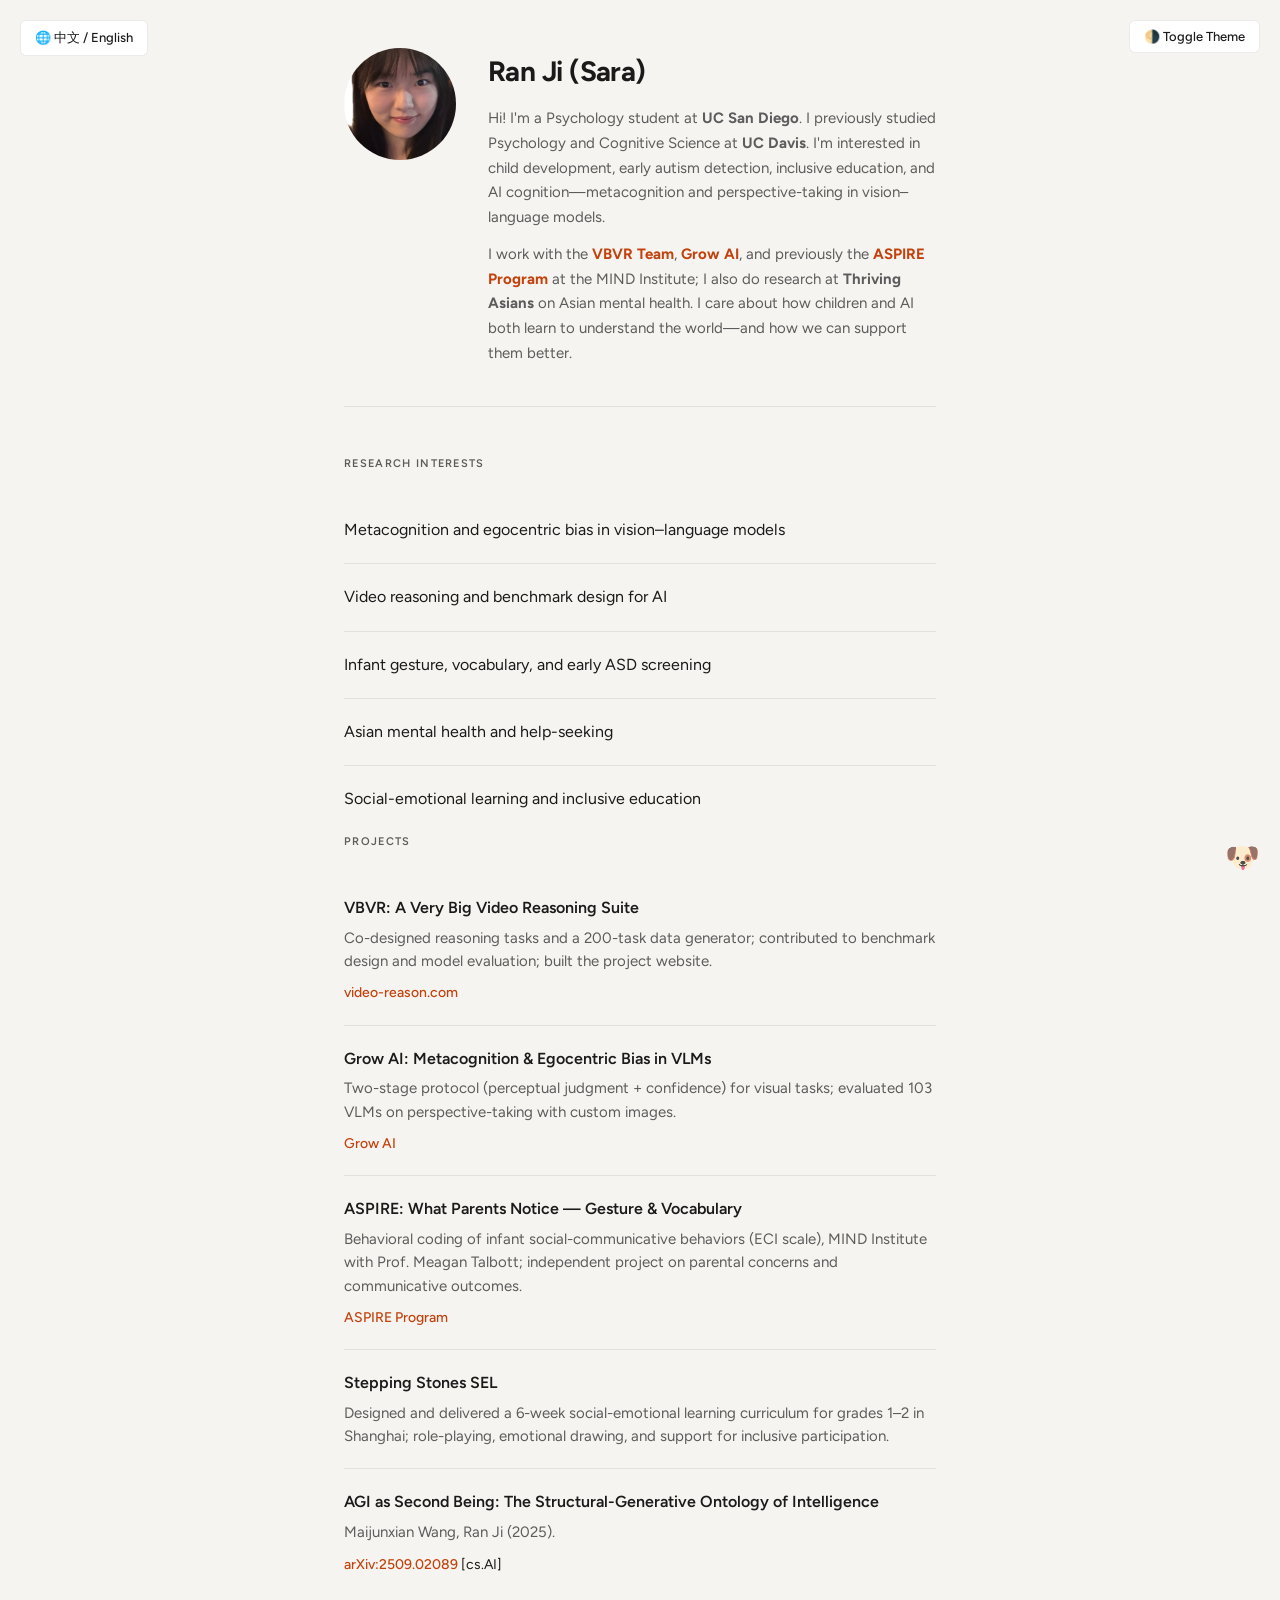
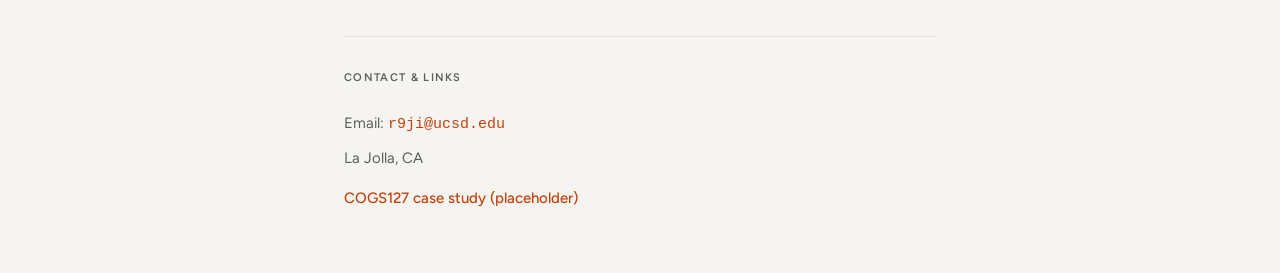
==== index.html @ 0d31385c "Add COGS127 case study placeholder page and link from contact section Made-with: Cursor" ====
<!DOCTYPE html>
<html lang="en">
<head>
  <meta charset="UTF-8" />
  <meta name="viewport" content="width=device-width, initial-scale=1.0" />
  <title>Ran Ji</title>
  <link rel="preconnect" href="https://fonts.googleapis.com" />
  <link rel="preconnect" href="https://fonts.gstatic.com" crossorigin />
  <link href="https://fonts.googleapis.com/css2?family=Figtree:wght@400;500;600;700&display=swap" rel="stylesheet" />
  <style>
    :root {
      --bg: #f6f4f0;
      --text: #1a1a1a;
      --text-muted: #5c5c5c;
      --accent: #c2410c;
      --accent-hover: #9a3309;
      --border: rgba(0, 0, 0, 0.08);
      --block-bg: #fff;
      --radius: 8px;
    }
    [data-theme="dark"] {
      --bg: #0f0f0f;
      --text: #f0f0ee;
      --text-muted: #9a9a98;
      --accent: #f97316;
      --accent-hover: #ea580c;
      --border: rgba(255, 255, 255, 0.1);
      --block-bg: #181818;
    }

    * {
      box-sizing: border-box;
    }

    body {
      font-family: 'Figtree', -apple-system, BlinkMacSystemFont, sans-serif;
      background: var(--bg);
      color: var(--text);
      margin: 0;
      padding: 0;
      min-height: 100vh;
      line-height: 1.65;
      -webkit-font-smoothing: antialiased;
    }

    .container {
      max-width: 640px;
      margin: 0 auto;
      padding: 3rem 1.5rem 4rem;
    }

    .intro {
      display: flex;
      align-items: flex-start;
      gap: 2rem;
      margin-bottom: 3rem;
      padding-bottom: 2.5rem;
      border-bottom: 1px solid var(--border);
    }

    .intro img {
      width: 112px;
      height: 112px;
      object-fit: cover;
      border-radius: 50%;
      flex-shrink: 0;
    }

    .intro-content {
      flex: 1;
      min-width: 0;
    }

    h1 {
      font-size: 1.75rem;
      font-weight: 700;
      margin: 0 0 0.75rem 0;
      letter-spacing: -0.02em;
      color: var(--text);
    }

    .intro p {
      font-size: 0.9375rem;
      color: var(--text-muted);
      margin: 0 0 0.75rem 0;
    }

    .intro p:last-of-type {
      margin-bottom: 0;
    }

    h2 {
      font-size: 0.6875rem;
      font-weight: 600;
      letter-spacing: 0.12em;
      text-transform: uppercase;
      color: var(--text-muted);
      margin: 2.5rem 0 1rem 0;
      padding-bottom: 0.5rem;
    }

    h2:first-of-type {
      margin-top: 0;
    }

    .section ul {
      list-style: none;
      padding: 0;
      margin: 0;
    }

    .section li {
      padding: 1.25rem 0;
      border-bottom: 1px solid var(--border);
      transition: border-color 0.2s;
    }

    .section li:last-child {
      border-bottom: none;
    }

    .section li:hover {
      border-color: var(--border);
    }

    .project-title {
      font-size: 1rem;
      font-weight: 600;
      color: var(--text);
      margin-bottom: 0.35rem;
      display: block;
    }

    .project-detail {
      font-size: 0.9375rem;
      color: var(--text-muted);
      margin: 0;
      line-height: 1.55;
    }

    .project-link {
      margin-top: 0.5rem;
      font-size: 0.875rem;
    }

    .contact-section {
      margin-top: 2.5rem;
      padding-top: 2rem;
      border-top: 1px solid var(--border);
    }

    .contact-section h2 {
      margin-top: 0;
    }

    .contact-section p {
      margin: 0;
      font-size: 0.9375rem;
      color: var(--text-muted);
    }

    .contact-section .email {
      font-family: ui-monospace, 'SF Mono', monospace;
      font-size: 0.9375rem;
      color: var(--accent);
      font-weight: 500;
    }

    a {
      color: var(--accent);
      text-decoration: none;
      font-weight: 500;
      transition: color 0.2s;
    }

    a:hover {
      color: var(--accent-hover);
    }

    .theme-toggle, .lang-switch {
      position: fixed;
      top: 1.25rem;
      z-index: 1000;
    }

    .theme-toggle {
      right: 1.25rem;
    }

    .lang-switch {
      left: 1.25rem;
    }

    button {
      background: var(--block-bg);
      border: 1px solid var(--border);
      color: var(--text);
      padding: 0.5rem 0.875rem;
      border-radius: 6px;
      cursor: pointer;
      font-size: 0.8125rem;
      font-weight: 500;
      font-family: inherit;
      transition: background 0.2s, border-color 0.2s, color 0.2s;
    }

    button:hover {
      background: var(--accent);
      border-color: var(--accent);
      color: #fff;
    }

    .love-emoji {
      position: fixed;
      bottom: 1.25rem;
      right: 1.25rem;
      font-size: 1.75rem;
      text-decoration: none;
      z-index: 999;
      opacity: 0.85;
      transition: opacity 0.2s;
    }

    .love-emoji:hover {
      opacity: 1;
    }

    @media (max-width: 768px) {
      .container {
        padding: 2rem 1.25rem 3rem;
      }

      .intro {
        flex-direction: column;
        align-items: center;
        text-align: center;
        gap: 1.25rem;
        padding-bottom: 2rem;
      }

      .intro img {
        width: 96px;
        height: 96px;
      }

      h1 {
        font-size: 1.5rem;
      }

      .theme-toggle, .lang-switch {
        position: relative;
        top: auto;
        right: auto;
        left: auto;
        margin-bottom: 0.5rem;
      }

      body {
        padding-top: 0.5rem;
      }
    }
  </style>
</head>
<body>
  <div class="theme-toggle">
    <button onclick="toggleTheme()">🌗 Toggle Theme</button>
  </div>
  <div class="lang-switch">
    <button onclick="toggleLanguage()">🌐 中文 / English</button>
  </div>

  <!-- English Content -->
  <div class="container" id="content-en">
    <div class="intro">
      <img src="Ran_Ji.jpg" alt="Ran Ji" />
      <div class="intro-content">
        <h1>Ran Ji (Sara)</h1>
        <p>
          Hi! I'm a Psychology student at <strong>UC San Diego</strong>. I previously studied Psychology and Cognitive Science at <strong>UC Davis</strong>. I'm interested in child development, early autism detection, inclusive education, and AI cognition—metacognition and perspective-taking in vision–language models.
        </p>
        <p>
          I work with the <a href="https://video-reason.com/" target="_blank"><strong>VBVR Team</strong></a>, <a href="https://growing-ai-like-a-child.github.io/" target="_blank"><strong>Grow AI</strong></a>, and previously the <a href="https://aspire.ucdavis.edu/" target="_blank"><strong>ASPIRE Program</strong></a> at the MIND Institute; I also do research at <strong>Thriving Asians</strong> on Asian mental health. I care about how children and AI both learn to understand the world—and how we can support them better.
        </p>
      </div>
    </div>

    <div class="section">
      <h2>Research Interests</h2>
      <ul>
        <li>Metacognition and egocentric bias in vision–language models</li>
        <li>Video reasoning and benchmark design for AI</li>
        <li>Infant gesture, vocabulary, and early ASD screening</li>
        <li>Asian mental health and help-seeking</li>
        <li>Social-emotional learning and inclusive education</li>
      </ul>
    </div>

    <div class="section">
      <h2>Projects</h2>
      <ul>
        <li>
          <span class="project-title">VBVR: A Very Big Video Reasoning Suite</span>
          <div class="project-detail">Co-designed reasoning tasks and a 200-task data generator; contributed to benchmark design and model evaluation; built the project website.</div>
          <div class="project-link"><a href="https://video-reason.com/" target="_blank">video-reason.com</a></div>
        </li>
        <li>
          <span class="project-title">Grow AI: Metacognition & Egocentric Bias in VLMs</span>
          <div class="project-detail">Two-stage protocol (perceptual judgment + confidence) for visual tasks; evaluated 103 VLMs on perspective-taking with custom images.</div>
          <div class="project-link"><a href="https://growing-ai-like-a-child.github.io/" target="_blank">Grow AI</a></div>
        </li>
        <li>
          <span class="project-title">ASPIRE: What Parents Notice — Gesture & Vocabulary</span>
          <div class="project-detail">Behavioral coding of infant social-communicative behaviors (ECI scale), MIND Institute with Prof. Meagan Talbott; independent project on parental concerns and communicative outcomes.</div>
          <div class="project-link"><a href="https://aspire.ucdavis.edu/" target="_blank">ASPIRE Program</a></div>
        </li>
        <li>
          <span class="project-title">Stepping Stones SEL</span>
          <div class="project-detail">Designed and delivered a 6-week social-emotional learning curriculum for grades 1–2 in Shanghai; role-playing, emotional drawing, and support for inclusive participation.</div>
        </li>
        <li>
          <span class="project-title">AGI as Second Being: The Structural-Generative Ontology of Intelligence</span>
          <div class="project-detail">Maijunxian Wang, Ran Ji (2025).</div>
          <div class="project-link"><a href="https://arxiv.org/abs/2509.02089" target="_blank">arXiv:2509.02089</a> [cs.AI]</div>
        </li>
      </ul>
    </div>

    <div class="section contact-section">
      <h2>Contact & Links</h2>
      <p>Email: <a href="mailto:r9ji@ucsd.edu" class="email">r9ji@ucsd.edu</a></p>
      <p style="margin-top: 0.5rem; color: var(--text-muted);">La Jolla, CA</p>
      <p style="margin-top: 1rem; font-size: 0.9375rem;">
        <a href="cogs127-case-study/">COGS127 case study (placeholder)</a>
      </p>
    </div>
  </div>

  <!-- 中文内容 -->
  <div class="container" id="content-cn" style="display: none;">
    <div class="intro">
      <img src="Ran_Ji.jpg" alt="季然" />
      <div class="intro-content">
        <h1>季然（Sara）</h1>
        <p>
          你好！我现于 <strong>加州大学圣地亚哥分校（UCSD）</strong> 攻读心理学，曾在 <strong>加州大学戴维斯分校（UC Davis）</strong> 修读心理学与认知科学。关注儿童发展、早期自闭症识别、包容性教育，以及 AI 认知——视觉–语言模型的元认知与视角采择。
        </p>
        <p>
          我参与 <a href="https://video-reason.com/" target="_blank"><strong>VBVR 团队</strong></a>、<a href="https://growing-ai-like-a-child.github.io/" target="_blank"><strong>Grow AI</strong></a>，曾在 MIND 研究所 <a href="https://aspire.ucdavis.edu/" target="_blank"><strong>ASPIRE 项目</strong></a> 研究婴儿手势与词汇，并在 <strong>Thriving Asians</strong> 做亚裔心理健康研究。我相信理解儿童与 AI 如何认识世界，能帮助我们更好地支持他们。
        </p>
      </div>
    </div>

    <div class="section">
      <h2>研究兴趣</h2>
      <ul>
        <li>视觉–语言模型的元认知与自我中心偏差</li>
        <li>视频推理与 AI 基准设计</li>
        <li>婴儿手势、词汇与早期 ASD 筛查</li>
        <li>亚裔心理健康与求助行为</li>
        <li>社会情感学习与包容性教育</li>
      </ul>
    </div>

    <div class="section">
      <h2>项目</h2>
      <ul>
        <li>
          <span class="project-title">VBVR: A Very Big Video Reasoning Suite</span>
          <div class="project-detail">参与设计推理任务与 200 任务数据生成器；参与基准设计与模型评测；搭建项目官网。</div>
          <div class="project-link"><a href="https://video-reason.com/" target="_blank">video-reason.com</a></div>
        </li>
        <li>
          <span class="project-title">Grow AI：VLM 元认知与自我中心偏差</span>
          <div class="project-detail">视觉任务两阶段协议（知觉判断 + 信心评分）；用自定义图像评估 103 个 VLM 的视角采择能力。</div>
          <div class="project-link"><a href="https://growing-ai-like-a-child.github.io/" target="_blank">Grow AI</a></div>
        </li>
        <li>
          <span class="project-title">ASPIRE: What Parents Notice — 手势与词汇</span>
          <div class="project-detail">对婴儿社会–沟通行为进行行为编码（ECI 量表），MIND Institute（Meagan Talbott 教授）；独立项目：家长关切与沟通结果。</div>
          <div class="project-link"><a href="https://aspire.ucdavis.edu/" target="_blank">ASPIRE Program</a></div>
        </li>
        <li>
          <span class="project-title">铺路石 SEL</span>
          <div class="project-detail">在上海为 1–2 年级设计并实施 6 周社会情感学习课程；角色扮演、情绪绘画与包容性参与支持。</div>
        </li>
        <li>
          <span class="project-title">AGI as Second Being: The Structural-Generative Ontology of Intelligence</span>
          <div class="project-detail">Maijunxian Wang, Ran Ji (2025)。</div>
          <div class="project-link"><a href="https://arxiv.org/abs/2509.02089" target="_blank">arXiv:2509.02089</a> [cs.AI]</div>
        </li>
      </ul>
    </div>

    <div class="section contact-section">
      <h2>联系与链接</h2>
      <p>邮箱：<a href="mailto:r9ji@ucsd.edu" class="email">r9ji@ucsd.edu</a></p>
      <p style="margin-top: 0.5rem; color: var(--text-muted);">拉荷亚，加州</p>
      <p style="margin-top: 1rem; font-size: 0.9375rem;">
        <a href="cogs127-case-study/">COGS127 课程 Case Study 占位页</a>
      </p>
    </div>
  </div>

  <script>
    function toggleTheme() {
      const html = document.documentElement;
      const current = html.getAttribute("data-theme");
      if (current === "dark") {
        html.removeAttribute("data-theme");
      } else {
        html.setAttribute("data-theme", "dark");
      }
    }

    function toggleLanguage() {
      const en = document.getElementById("content-en");
      const cn = document.getElementById("content-cn");
      if (en.style.display === "none") {
        en.style.display = "block";
        cn.style.display = "none";
      } else {
        en.style.display = "none";
        cn.style.display = "block";
      }
    }
  </script>
  <a href="https://mjxwang.github.io/Maijunxian-Wang-s-Personal-Website-1-/" class="love-emoji" title="To Maijunxian ❤️">🐶</a>
</body>
</html>
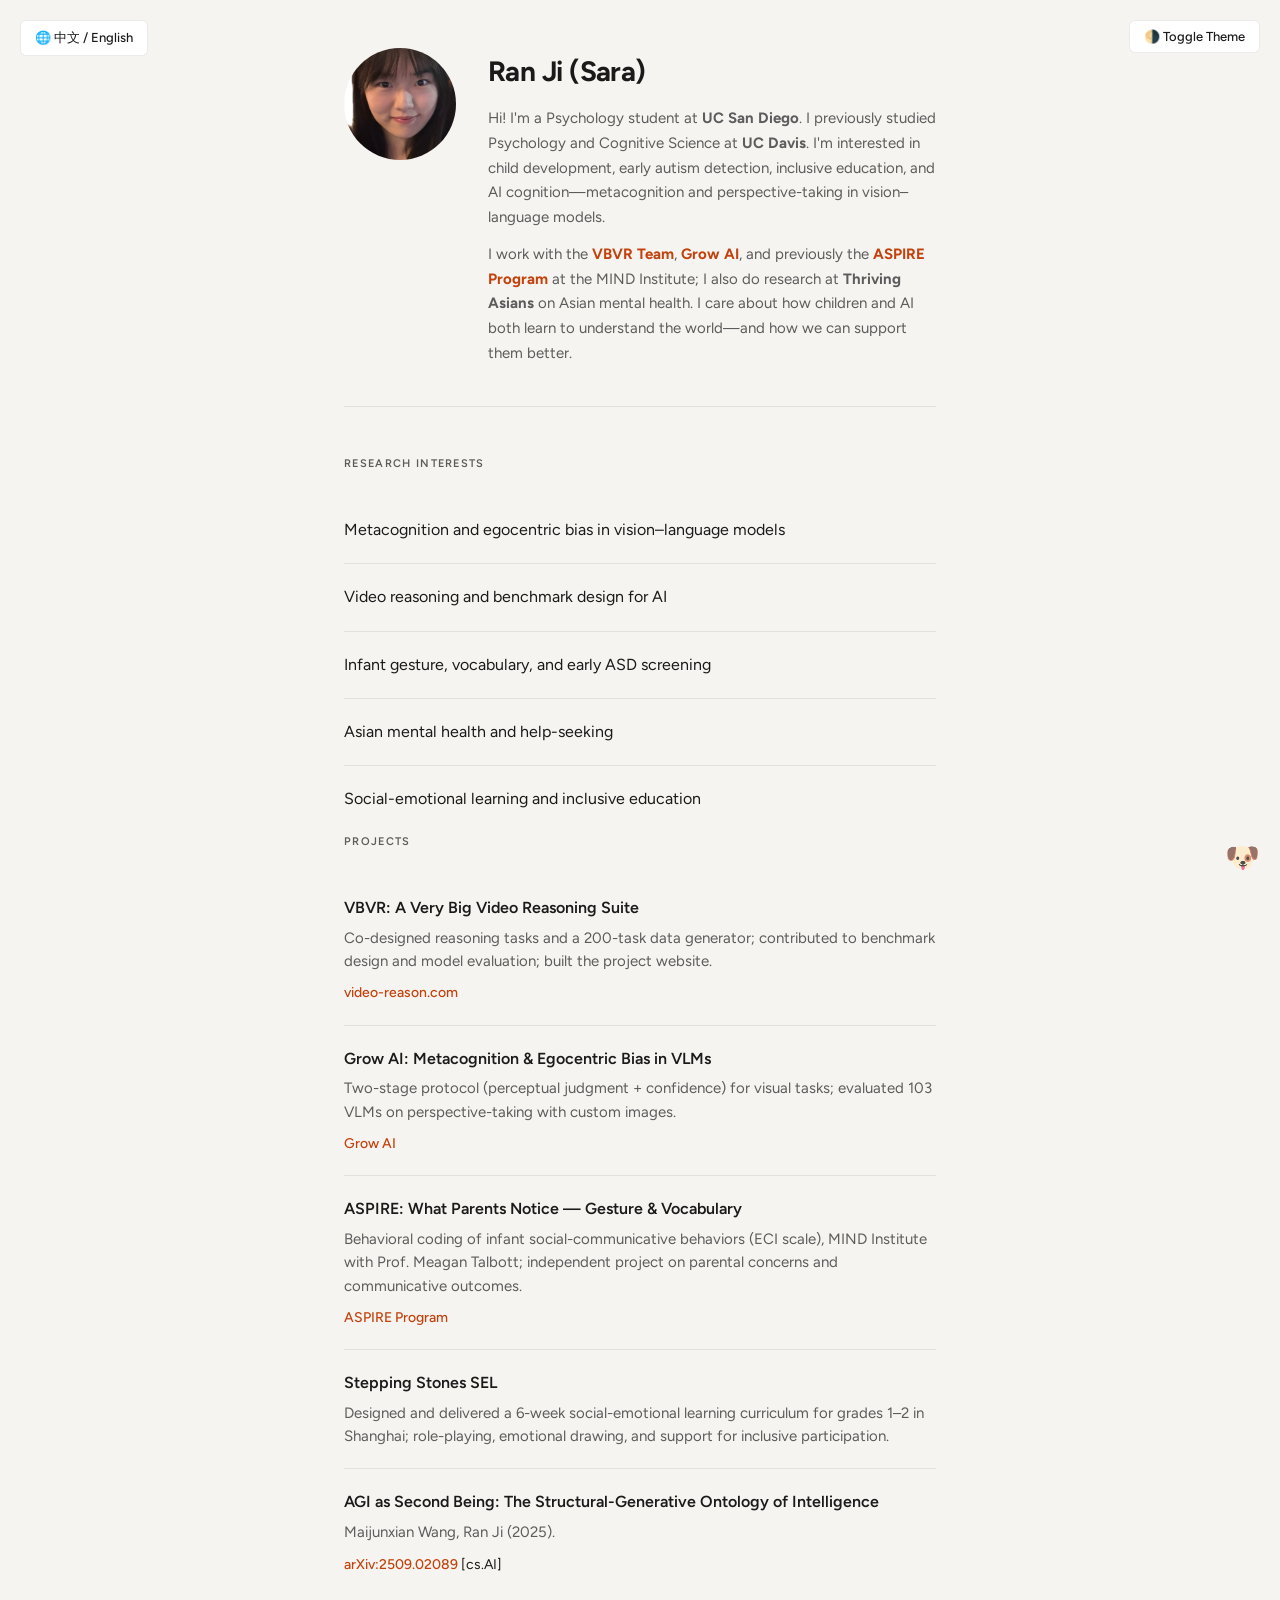
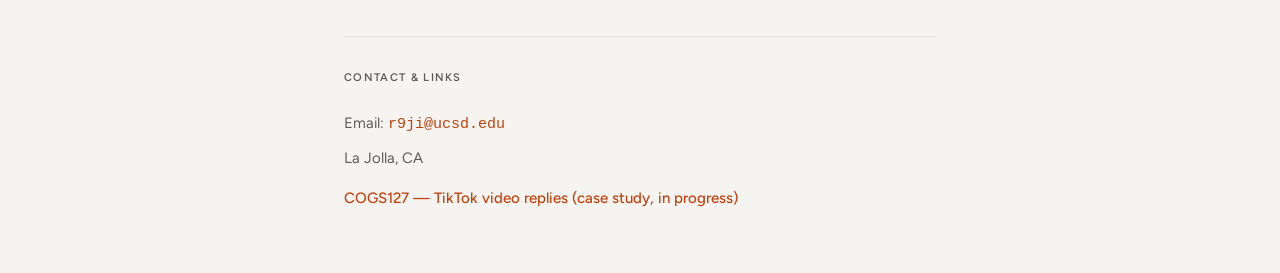
==== commit abe5f9ad: "COGS127 Milestone 4: draft Overview and User Research on case study page Co-authored-by: Cursor <cur" ====
--- a/index.html
+++ b/index.html
@@ -330,7 +330,7 @@
       <p>Email: <a href="mailto:r9ji@ucsd.edu" class="email">r9ji@ucsd.edu</a></p>
       <p style="margin-top: 0.5rem; color: var(--text-muted);">La Jolla, CA</p>
       <p style="margin-top: 1rem; font-size: 0.9375rem;">
-        <a href="cogs127-case-study/">COGS127 case study (placeholder)</a>
+        <a href="cogs127-case-study/">COGS127 — TikTok video replies (case study, in progress)</a>
       </p>
     </div>
   </div>
@@ -396,7 +396,7 @@
       <p>邮箱：<a href="mailto:r9ji@ucsd.edu" class="email">r9ji@ucsd.edu</a></p>
       <p style="margin-top: 0.5rem; color: var(--text-muted);">拉荷亚，加州</p>
       <p style="margin-top: 1rem; font-size: 0.9375rem;">
-        <a href="cogs127-case-study/">COGS127 课程 Case Study 占位页</a>
+        <a href="cogs127-case-study/">COGS127 — TikTok 视频回复发现（Case Study 撰写中）</a>
       </p>
     </div>
   </div>
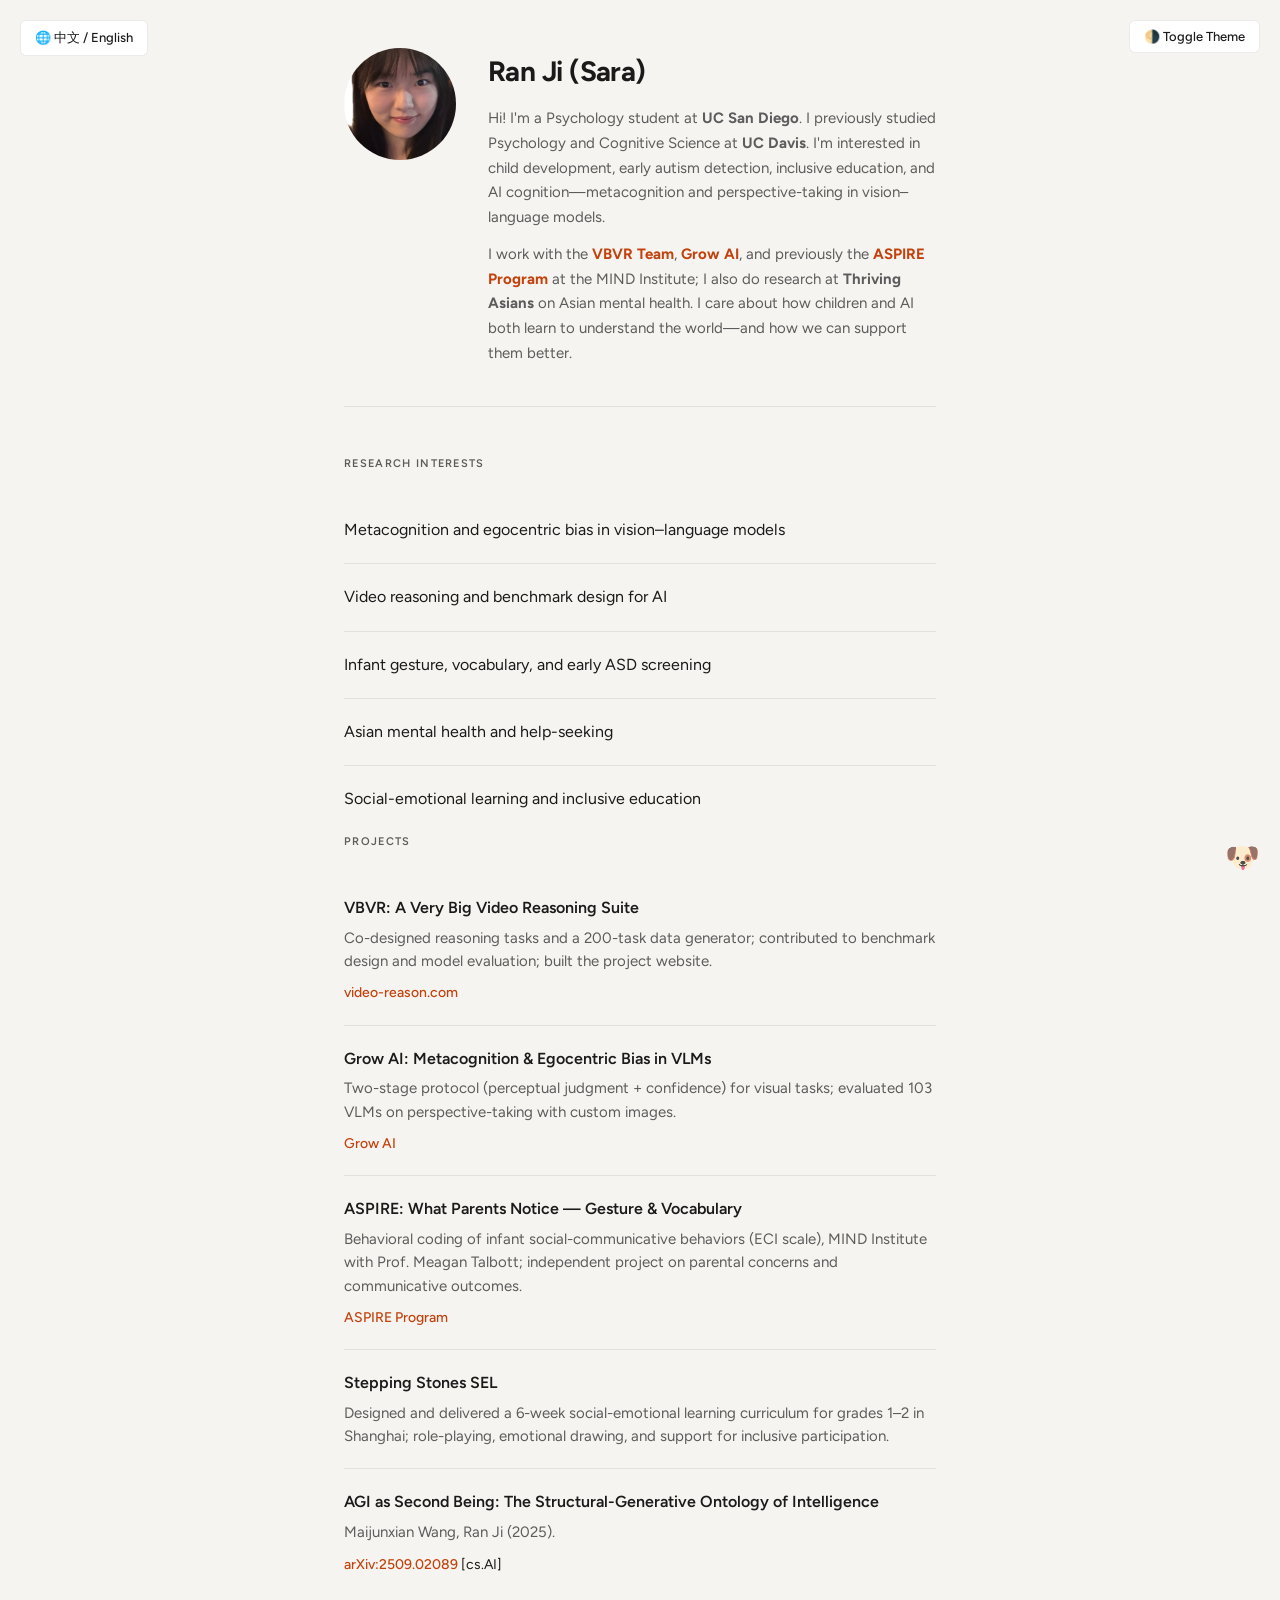
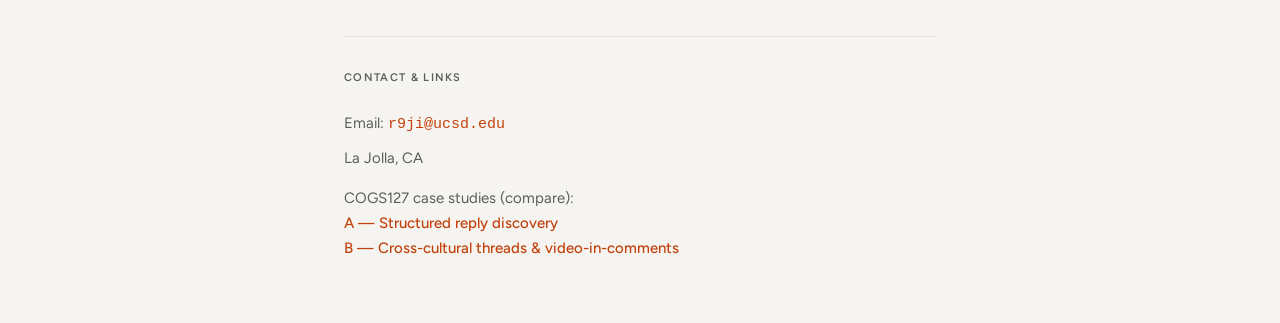
==== commit ac27b825: "Add alternate COGS127 case study (cross-cultural + video-in-comments framing) Co-authored-by: Cursor" ====
--- a/index.html
+++ b/index.html
@@ -330,7 +330,9 @@
       <p>Email: <a href="mailto:r9ji@ucsd.edu" class="email">r9ji@ucsd.edu</a></p>
       <p style="margin-top: 0.5rem; color: var(--text-muted);">La Jolla, CA</p>
       <p style="margin-top: 1rem; font-size: 0.9375rem;">
-        <a href="cogs127-case-study/">COGS127 — TikTok video replies (case study, in progress)</a>
+        COGS127 case studies (compare):<br />
+        <a href="cogs127-case-study/">A — Structured reply discovery</a><br />
+        <a href="cogs127-case-study-cross-cultural/">B — Cross-cultural threads &amp; video-in-comments</a>
       </p>
     </div>
   </div>
@@ -396,7 +398,9 @@
       <p>邮箱：<a href="mailto:r9ji@ucsd.edu" class="email">r9ji@ucsd.edu</a></p>
       <p style="margin-top: 0.5rem; color: var(--text-muted);">拉荷亚，加州</p>
       <p style="margin-top: 1rem; font-size: 0.9375rem;">
-        <a href="cogs127-case-study/">COGS127 — TikTok 视频回复发现（Case Study 撰写中）</a>
+        COGS127 Case Study（两版对照）：<br />
+        <a href="cogs127-case-study/">A — 结构化视频回复发现</a><br />
+        <a href="cogs127-case-study-cross-cultural/">B — 跨文化语境 + 评论内视频参与</a>
       </p>
     </div>
   </div>
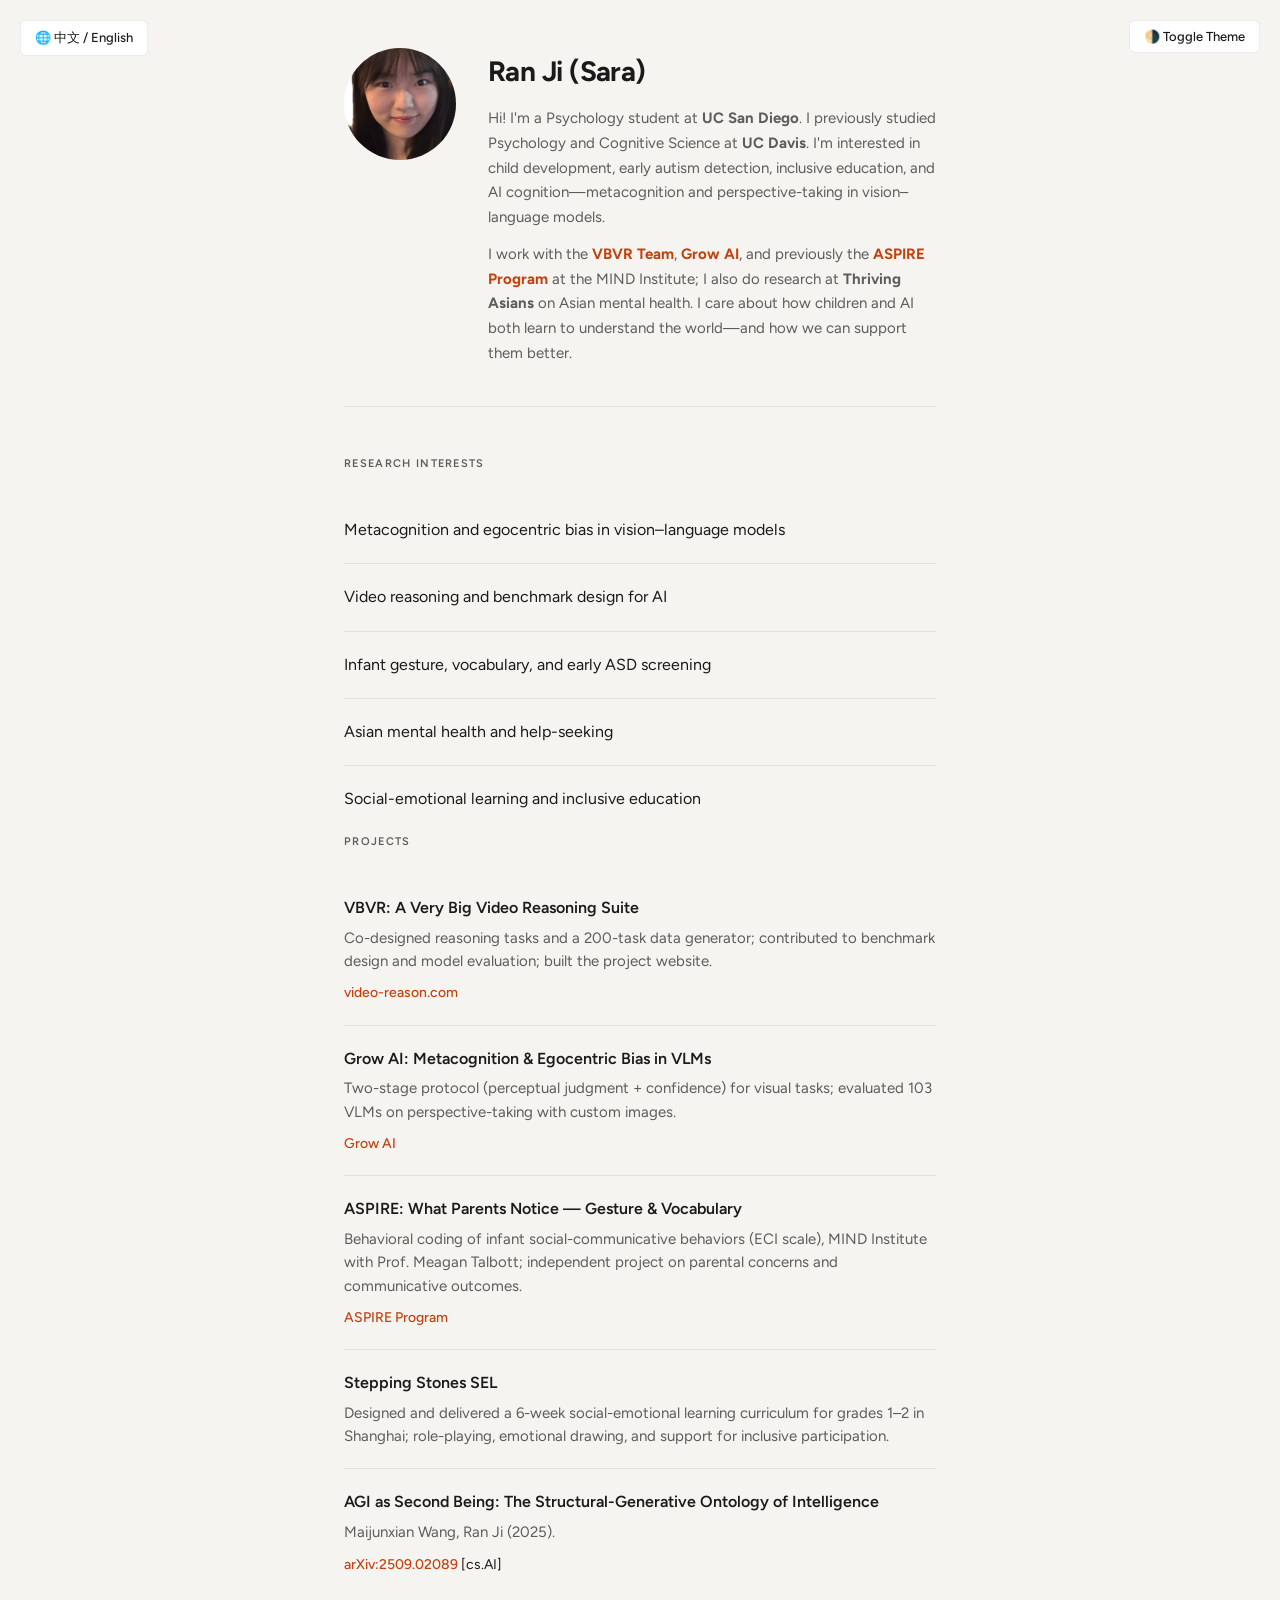
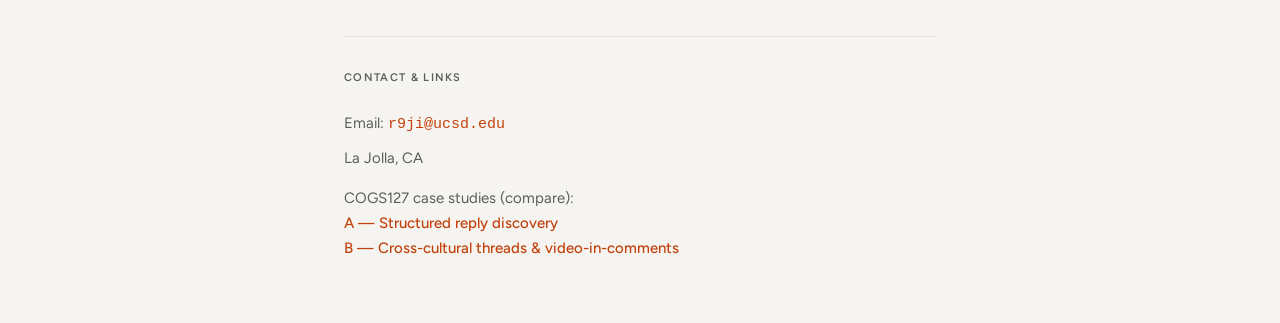
==== commit 4158bc85: "Remove cross-site love-emoji link to partner homepage Co-authored-by: Cursor <cursoragent@cursor.com" ====
--- a/index.html
+++ b/index.html
@@ -210,21 +210,6 @@
       color: #fff;
     }
 
-    .love-emoji {
-      position: fixed;
-      bottom: 1.25rem;
-      right: 1.25rem;
-      font-size: 1.75rem;
-      text-decoration: none;
-      z-index: 999;
-      opacity: 0.85;
-      transition: opacity 0.2s;
-    }
-
-    .love-emoji:hover {
-      opacity: 1;
-    }
-
     @media (max-width: 768px) {
       .container {
         padding: 2rem 1.25rem 3rem;
@@ -428,6 +413,5 @@
       }
     }
   </script>
-  <a href="https://mjxwang.github.io/Maijunxian-Wang-s-Personal-Website-1-/" class="love-emoji" title="To Maijunxian ❤️">🐶</a>
 </body>
 </html>
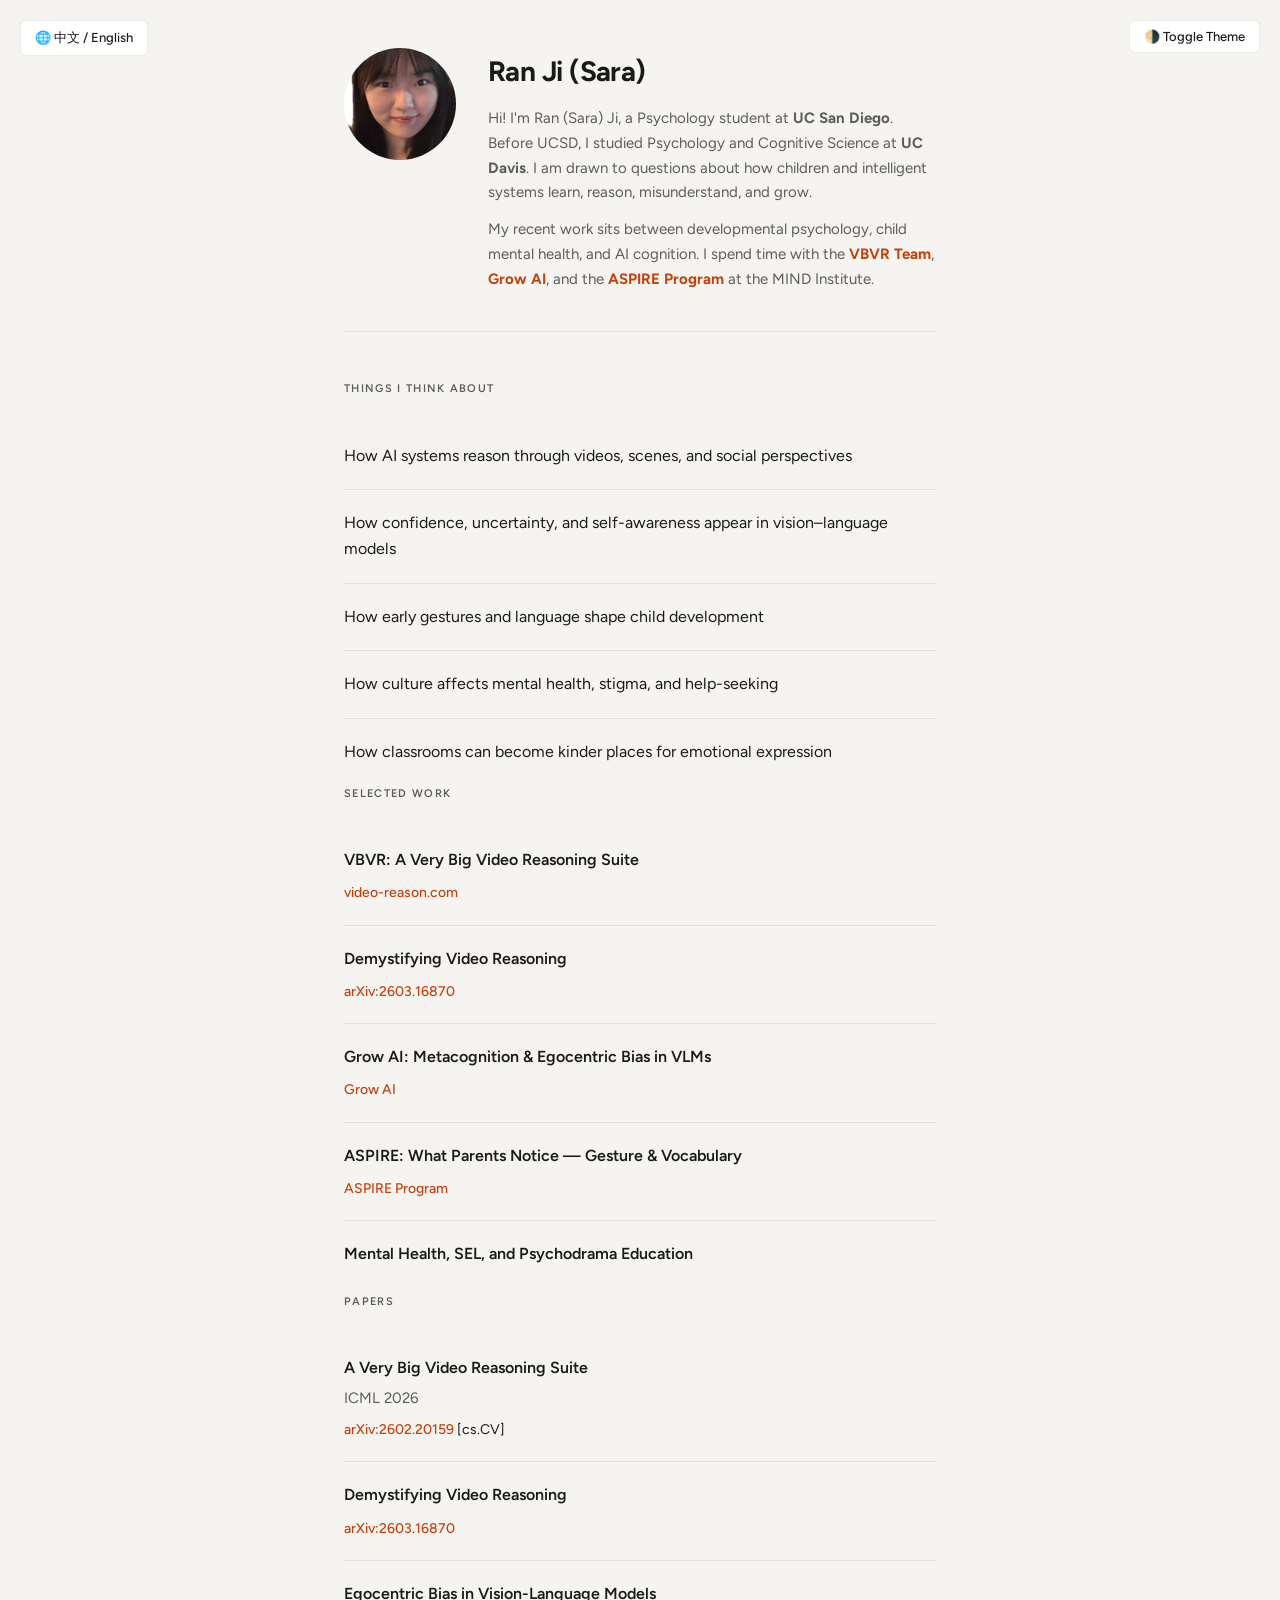
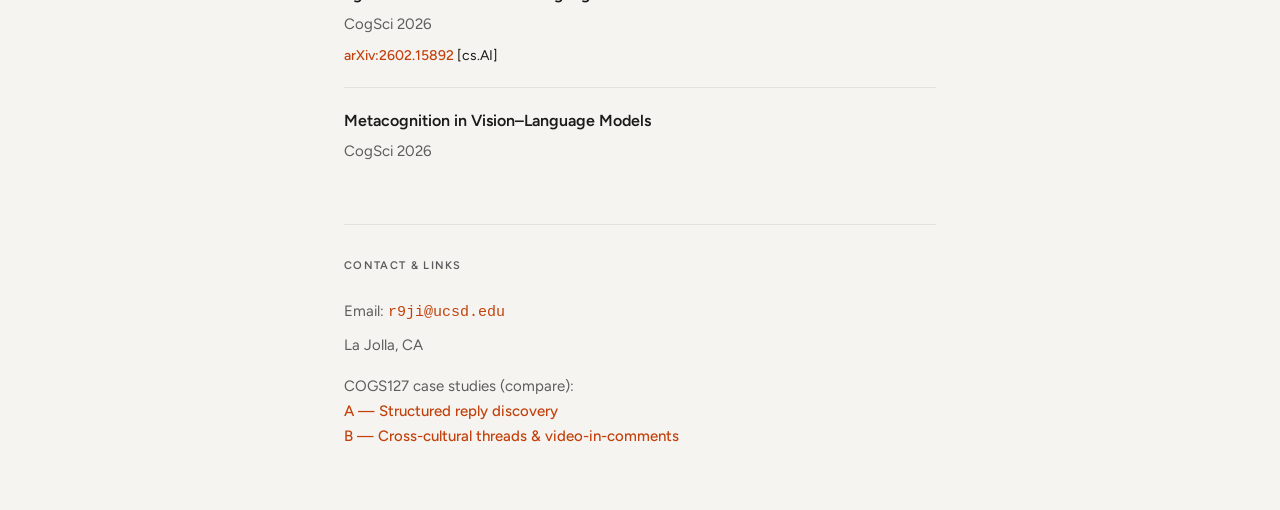
==== commit eef7401f: "Refresh homepage content from resume Co-authored-by: Cursor <cursoragent@cursor.com>" ====
--- a/index.html
+++ b/index.html
@@ -261,51 +261,70 @@
       <div class="intro-content">
         <h1>Ran Ji (Sara)</h1>
         <p>
-          Hi! I'm a Psychology student at <strong>UC San Diego</strong>. I previously studied Psychology and Cognitive Science at <strong>UC Davis</strong>. I'm interested in child development, early autism detection, inclusive education, and AI cognition—metacognition and perspective-taking in vision–language models.
+          Hi! I'm Ran (Sara) Ji, a Psychology student at <strong>UC San Diego</strong>. Before UCSD, I studied Psychology and Cognitive Science at <strong>UC Davis</strong>. I am drawn to questions about how children and intelligent systems learn, reason, misunderstand, and grow.
         </p>
         <p>
-          I work with the <a href="https://video-reason.com/" target="_blank"><strong>VBVR Team</strong></a>, <a href="https://growing-ai-like-a-child.github.io/" target="_blank"><strong>Grow AI</strong></a>, and previously the <a href="https://aspire.ucdavis.edu/" target="_blank"><strong>ASPIRE Program</strong></a> at the MIND Institute; I also do research at <strong>Thriving Asians</strong> on Asian mental health. I care about how children and AI both learn to understand the world—and how we can support them better.
+          My recent work sits between developmental psychology, child mental health, and AI cognition. I spend time with the <a href="https://video-reason.com/" target="_blank"><strong>VBVR Team</strong></a>, <a href="https://growing-ai-like-a-child.github.io/" target="_blank"><strong>Grow AI</strong></a>, and the <a href="https://aspire.ucdavis.edu/" target="_blank"><strong>ASPIRE Program</strong></a> at the MIND Institute.
         </p>
       </div>
     </div>
 
     <div class="section">
-      <h2>Research Interests</h2>
-      <ul>
-        <li>Metacognition and egocentric bias in vision–language models</li>
-        <li>Video reasoning and benchmark design for AI</li>
-        <li>Infant gesture, vocabulary, and early ASD screening</li>
-        <li>Asian mental health and help-seeking</li>
-        <li>Social-emotional learning and inclusive education</li>
-      </ul>
-    </div>
-
-    <div class="section">
-      <h2>Projects</h2>
+      <h2>Things I Think About</h2>
+      <ul>
+        <li>How AI systems reason through videos, scenes, and social perspectives</li>
+        <li>How confidence, uncertainty, and self-awareness appear in vision–language models</li>
+        <li>How early gestures and language shape child development</li>
+        <li>How culture affects mental health, stigma, and help-seeking</li>
+        <li>How classrooms can become kinder places for emotional expression</li>
+      </ul>
+    </div>
+
+    <div class="section">
+      <h2>Selected Work</h2>
       <ul>
         <li>
           <span class="project-title">VBVR: A Very Big Video Reasoning Suite</span>
-          <div class="project-detail">Co-designed reasoning tasks and a 200-task data generator; contributed to benchmark design and model evaluation; built the project website.</div>
           <div class="project-link"><a href="https://video-reason.com/" target="_blank">video-reason.com</a></div>
         </li>
         <li>
+          <span class="project-title">Demystifying Video Reasoning</span>
+          <div class="project-link"><a href="https://arxiv.org/abs/2603.16870" target="_blank">arXiv:2603.16870</a></div>
+        </li>
+        <li>
           <span class="project-title">Grow AI: Metacognition & Egocentric Bias in VLMs</span>
-          <div class="project-detail">Two-stage protocol (perceptual judgment + confidence) for visual tasks; evaluated 103 VLMs on perspective-taking with custom images.</div>
           <div class="project-link"><a href="https://growing-ai-like-a-child.github.io/" target="_blank">Grow AI</a></div>
         </li>
         <li>
           <span class="project-title">ASPIRE: What Parents Notice — Gesture & Vocabulary</span>
-          <div class="project-detail">Behavioral coding of infant social-communicative behaviors (ECI scale), MIND Institute with Prof. Meagan Talbott; independent project on parental concerns and communicative outcomes.</div>
           <div class="project-link"><a href="https://aspire.ucdavis.edu/" target="_blank">ASPIRE Program</a></div>
         </li>
         <li>
-          <span class="project-title">Stepping Stones SEL</span>
-          <div class="project-detail">Designed and delivered a 6-week social-emotional learning curriculum for grades 1–2 in Shanghai; role-playing, emotional drawing, and support for inclusive participation.</div>
-        </li>
-        <li>
-          <span class="project-title">AGI as Second Being: The Structural-Generative Ontology of Intelligence</span>
-          <div class="project-detail">Maijunxian Wang, Ran Ji (2025).</div>
-          <div class="project-link"><a href="https://arxiv.org/abs/2509.02089" target="_blank">arXiv:2509.02089</a> [cs.AI]</div>
+          <span class="project-title">Mental Health, SEL, and Psychodrama Education</span>
+        </li>
+      </ul>
+    </div>
+
+    <div class="section">
+      <h2>Papers</h2>
+      <ul>
+        <li>
+          <span class="project-title">A Very Big Video Reasoning Suite</span>
+          <div class="project-detail">ICML 2026</div>
+          <div class="project-link"><a href="https://arxiv.org/abs/2602.20159" target="_blank">arXiv:2602.20159</a> [cs.CV]</div>
+        </li>
+        <li>
+          <span class="project-title">Demystifying Video Reasoning</span>
+          <div class="project-link"><a href="https://arxiv.org/abs/2603.16870" target="_blank">arXiv:2603.16870</a></div>
+        </li>
+        <li>
+          <span class="project-title">Egocentric Bias in Vision-Language Models</span>
+          <div class="project-detail">CogSci 2026</div>
+          <div class="project-link"><a href="https://arxiv.org/abs/2602.15892" target="_blank">arXiv:2602.15892</a> [cs.AI]</div>
+        </li>
+        <li>
+          <span class="project-title">Metacognition in Vision–Language Models</span>
+          <div class="project-detail">CogSci 2026</div>
         </li>
       </ul>
     </div>
@@ -329,51 +348,70 @@
       <div class="intro-content">
         <h1>季然（Sara）</h1>
         <p>
-          你好！我现于 <strong>加州大学圣地亚哥分校（UCSD）</strong> 攻读心理学，曾在 <strong>加州大学戴维斯分校（UC Davis）</strong> 修读心理学与认知科学。关注儿童发展、早期自闭症识别、包容性教育，以及 AI 认知——视觉–语言模型的元认知与视角采择。
+          你好！我是季然（Sara），现于 <strong>加州大学圣地亚哥分校（UCSD）</strong> 学习心理学，此前在 <strong>加州大学戴维斯分校（UC Davis）</strong> 学习心理学与认知科学。我对儿童和智能系统如何学习、推理、误解与成长很感兴趣。
         </p>
         <p>
-          我参与 <a href="https://video-reason.com/" target="_blank"><strong>VBVR 团队</strong></a>、<a href="https://growing-ai-like-a-child.github.io/" target="_blank"><strong>Grow AI</strong></a>，曾在 MIND 研究所 <a href="https://aspire.ucdavis.edu/" target="_blank"><strong>ASPIRE 项目</strong></a> 研究婴儿手势与词汇，并在 <strong>Thriving Asians</strong> 做亚裔心理健康研究。我相信理解儿童与 AI 如何认识世界，能帮助我们更好地支持他们。
+          我最近的工作在发展心理学、儿童心理健康与 AI 认知之间展开。现在参与 <a href="https://video-reason.com/" target="_blank"><strong>VBVR 团队</strong></a>、<a href="https://growing-ai-like-a-child.github.io/" target="_blank"><strong>Grow AI</strong></a>，以及 MIND 研究所 <a href="https://aspire.ucdavis.edu/" target="_blank"><strong>ASPIRE 项目</strong></a>。
         </p>
       </div>
     </div>
 
     <div class="section">
-      <h2>研究兴趣</h2>
-      <ul>
-        <li>视觉–语言模型的元认知与自我中心偏差</li>
-        <li>视频推理与 AI 基准设计</li>
-        <li>婴儿手势、词汇与早期 ASD 筛查</li>
-        <li>亚裔心理健康与求助行为</li>
-        <li>社会情感学习与包容性教育</li>
-      </ul>
-    </div>
-
-    <div class="section">
-      <h2>项目</h2>
+      <h2>我在想的事</h2>
+      <ul>
+        <li>AI 系统如何理解视频、场景与他人的视角</li>
+        <li>视觉–语言模型中的信心、不确定性与自我觉察</li>
+        <li>早期手势和语言如何参与儿童发展</li>
+        <li>文化如何影响心理健康、污名与求助行为</li>
+        <li>课堂如何成为更适合情绪表达的地方</li>
+      </ul>
+    </div>
+
+    <div class="section">
+      <h2>一些作品与研究</h2>
       <ul>
         <li>
           <span class="project-title">VBVR: A Very Big Video Reasoning Suite</span>
-          <div class="project-detail">参与设计推理任务与 200 任务数据生成器；参与基准设计与模型评测；搭建项目官网。</div>
           <div class="project-link"><a href="https://video-reason.com/" target="_blank">video-reason.com</a></div>
         </li>
         <li>
+          <span class="project-title">Demystifying Video Reasoning</span>
+          <div class="project-link"><a href="https://arxiv.org/abs/2603.16870" target="_blank">arXiv:2603.16870</a></div>
+        </li>
+        <li>
           <span class="project-title">Grow AI：VLM 元认知与自我中心偏差</span>
-          <div class="project-detail">视觉任务两阶段协议（知觉判断 + 信心评分）；用自定义图像评估 103 个 VLM 的视角采择能力。</div>
           <div class="project-link"><a href="https://growing-ai-like-a-child.github.io/" target="_blank">Grow AI</a></div>
         </li>
         <li>
           <span class="project-title">ASPIRE: What Parents Notice — 手势与词汇</span>
-          <div class="project-detail">对婴儿社会–沟通行为进行行为编码（ECI 量表），MIND Institute（Meagan Talbott 教授）；独立项目：家长关切与沟通结果。</div>
           <div class="project-link"><a href="https://aspire.ucdavis.edu/" target="_blank">ASPIRE Program</a></div>
         </li>
         <li>
-          <span class="project-title">铺路石 SEL</span>
-          <div class="project-detail">在上海为 1–2 年级设计并实施 6 周社会情感学习课程；角色扮演、情绪绘画与包容性参与支持。</div>
-        </li>
-        <li>
-          <span class="project-title">AGI as Second Being: The Structural-Generative Ontology of Intelligence</span>
-          <div class="project-detail">Maijunxian Wang, Ran Ji (2025)。</div>
-          <div class="project-link"><a href="https://arxiv.org/abs/2509.02089" target="_blank">arXiv:2509.02089</a> [cs.AI]</div>
+          <span class="project-title">心理健康、SEL 与心理剧教育</span>
+        </li>
+      </ul>
+    </div>
+
+    <div class="section">
+      <h2>论文</h2>
+      <ul>
+        <li>
+          <span class="project-title">A Very Big Video Reasoning Suite</span>
+          <div class="project-detail">ICML 2026</div>
+          <div class="project-link"><a href="https://arxiv.org/abs/2602.20159" target="_blank">arXiv:2602.20159</a> [cs.CV]</div>
+        </li>
+        <li>
+          <span class="project-title">Demystifying Video Reasoning</span>
+          <div class="project-link"><a href="https://arxiv.org/abs/2603.16870" target="_blank">arXiv:2603.16870</a></div>
+        </li>
+        <li>
+          <span class="project-title">Egocentric Bias in Vision-Language Models</span>
+          <div class="project-detail">CogSci 2026</div>
+          <div class="project-link"><a href="https://arxiv.org/abs/2602.15892" target="_blank">arXiv:2602.15892</a> [cs.AI]</div>
+        </li>
+        <li>
+          <span class="project-title">Metacognition in Vision–Language Models</span>
+          <div class="project-detail">CogSci 2026</div>
         </li>
       </ul>
     </div>
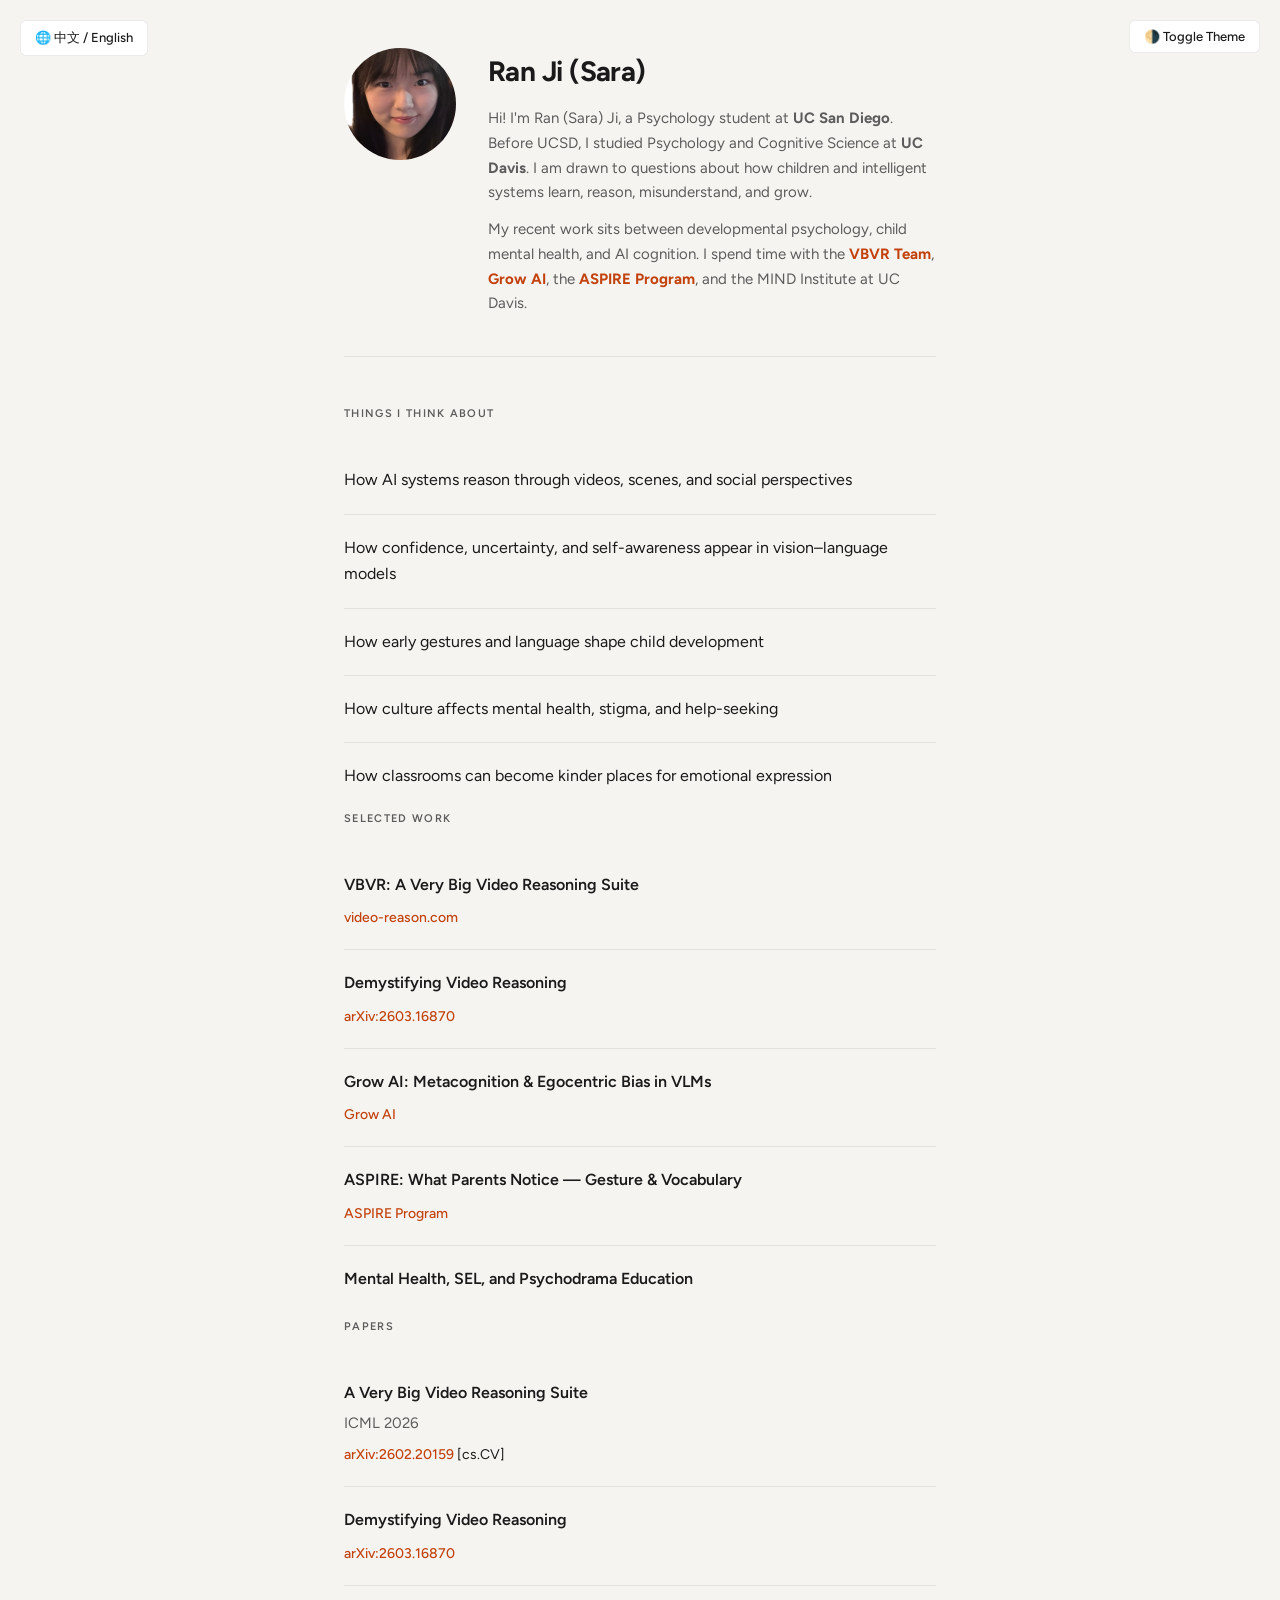
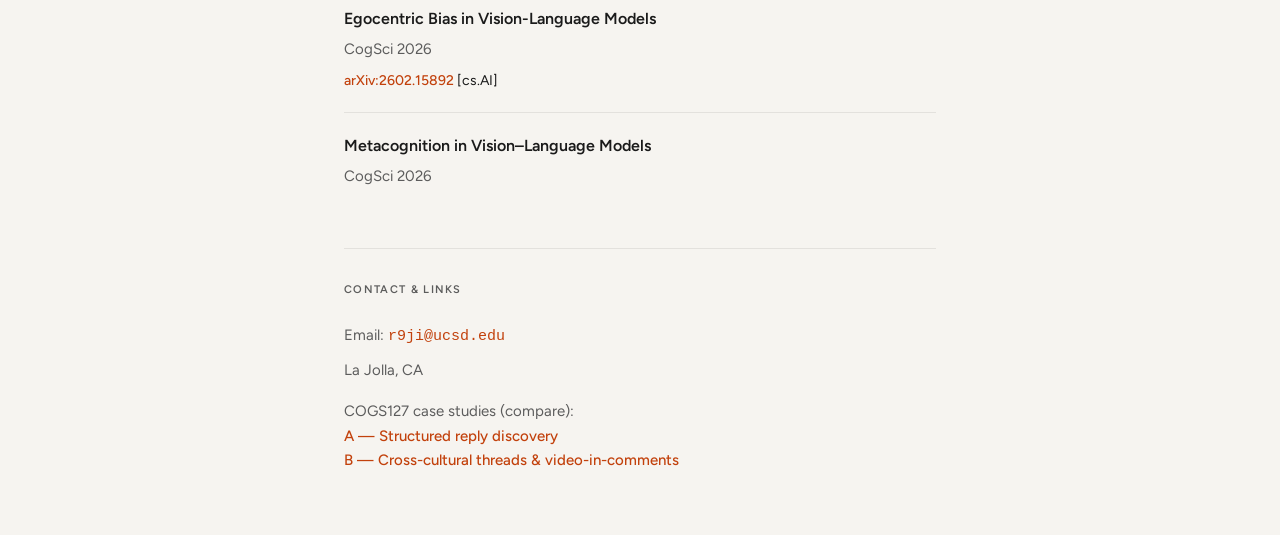
==== commit f96362b6: "Clarify UC Davis program affiliations Co-authored-by: Cursor <cursoragent@cursor.com>" ====
--- a/index.html
+++ b/index.html
@@ -264,7 +264,7 @@
           Hi! I'm Ran (Sara) Ji, a Psychology student at <strong>UC San Diego</strong>. Before UCSD, I studied Psychology and Cognitive Science at <strong>UC Davis</strong>. I am drawn to questions about how children and intelligent systems learn, reason, misunderstand, and grow.
         </p>
         <p>
-          My recent work sits between developmental psychology, child mental health, and AI cognition. I spend time with the <a href="https://video-reason.com/" target="_blank"><strong>VBVR Team</strong></a>, <a href="https://growing-ai-like-a-child.github.io/" target="_blank"><strong>Grow AI</strong></a>, and the <a href="https://aspire.ucdavis.edu/" target="_blank"><strong>ASPIRE Program</strong></a> at the MIND Institute.
+          My recent work sits between developmental psychology, child mental health, and AI cognition. I spend time with the <a href="https://video-reason.com/" target="_blank"><strong>VBVR Team</strong></a>, <a href="https://growing-ai-like-a-child.github.io/" target="_blank"><strong>Grow AI</strong></a>, the <a href="https://aspire.ucdavis.edu/" target="_blank"><strong>ASPIRE Program</strong></a>, and the MIND Institute at UC Davis.
         </p>
       </div>
     </div>
@@ -351,7 +351,7 @@
           你好！我是季然（Sara），现于 <strong>加州大学圣地亚哥分校（UCSD）</strong> 学习心理学，此前在 <strong>加州大学戴维斯分校（UC Davis）</strong> 学习心理学与认知科学。我对儿童和智能系统如何学习、推理、误解与成长很感兴趣。
         </p>
         <p>
-          我最近的工作在发展心理学、儿童心理健康与 AI 认知之间展开。现在参与 <a href="https://video-reason.com/" target="_blank"><strong>VBVR 团队</strong></a>、<a href="https://growing-ai-like-a-child.github.io/" target="_blank"><strong>Grow AI</strong></a>，以及 MIND 研究所 <a href="https://aspire.ucdavis.edu/" target="_blank"><strong>ASPIRE 项目</strong></a>。
+          我最近的工作在发展心理学、儿童心理健康与 AI 认知之间展开。现在参与 <a href="https://video-reason.com/" target="_blank"><strong>VBVR 团队</strong></a>、<a href="https://growing-ai-like-a-child.github.io/" target="_blank"><strong>Grow AI</strong></a>、<a href="https://aspire.ucdavis.edu/" target="_blank"><strong>ASPIRE 项目</strong></a>，以及 UC Davis 的 MIND 研究所相关项目。
         </p>
       </div>
     </div>
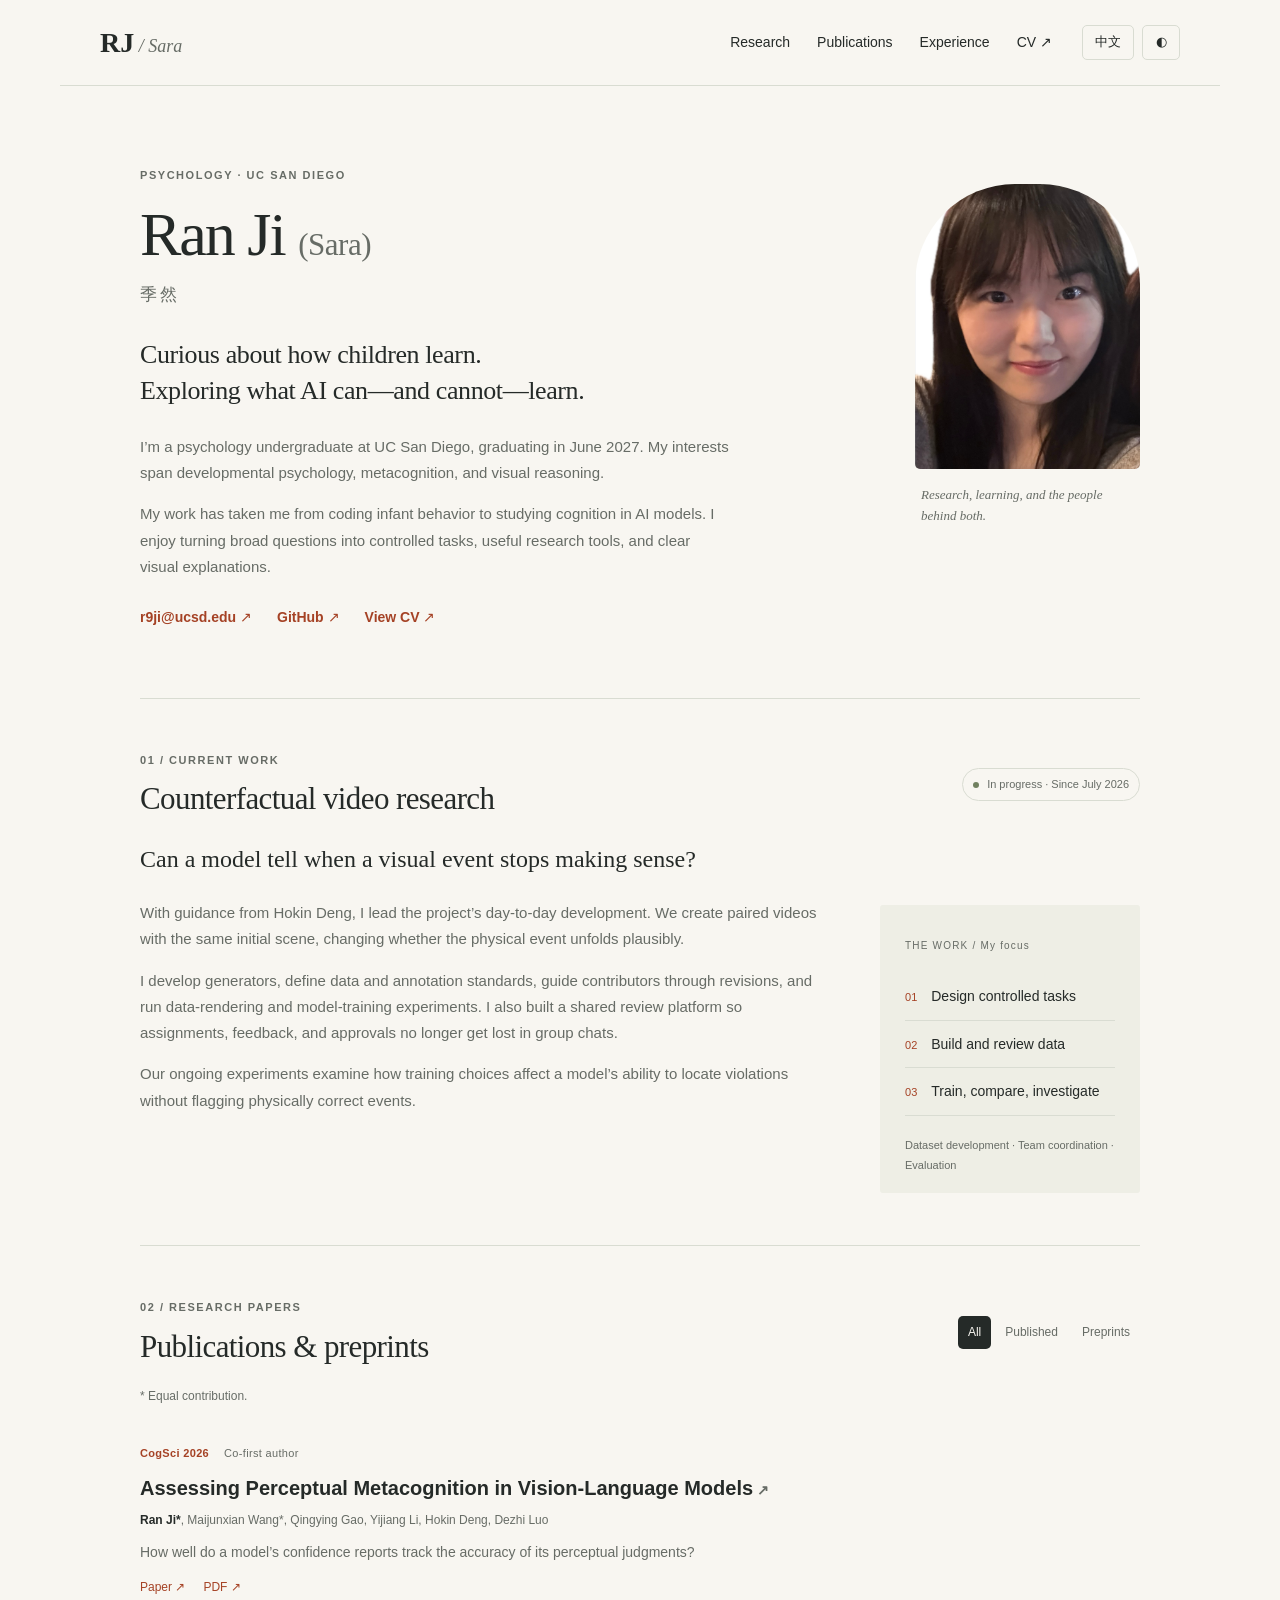
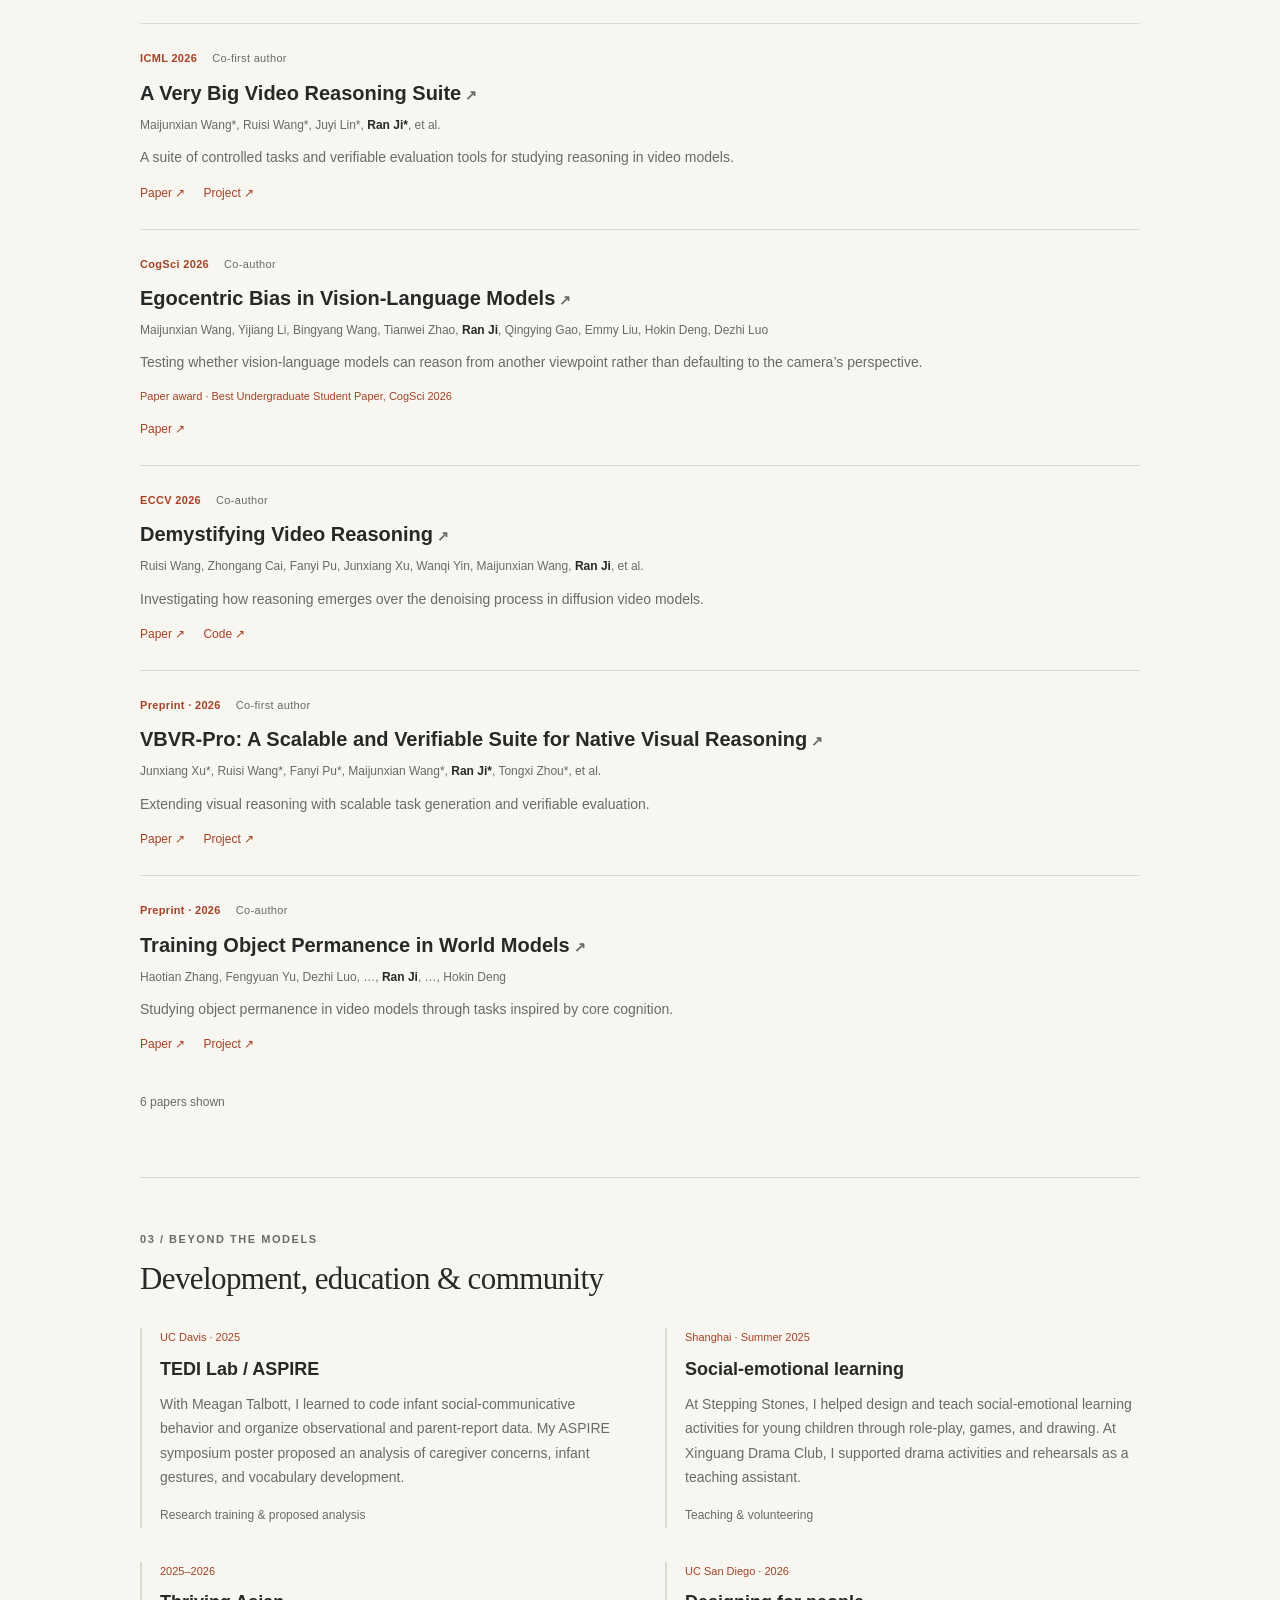
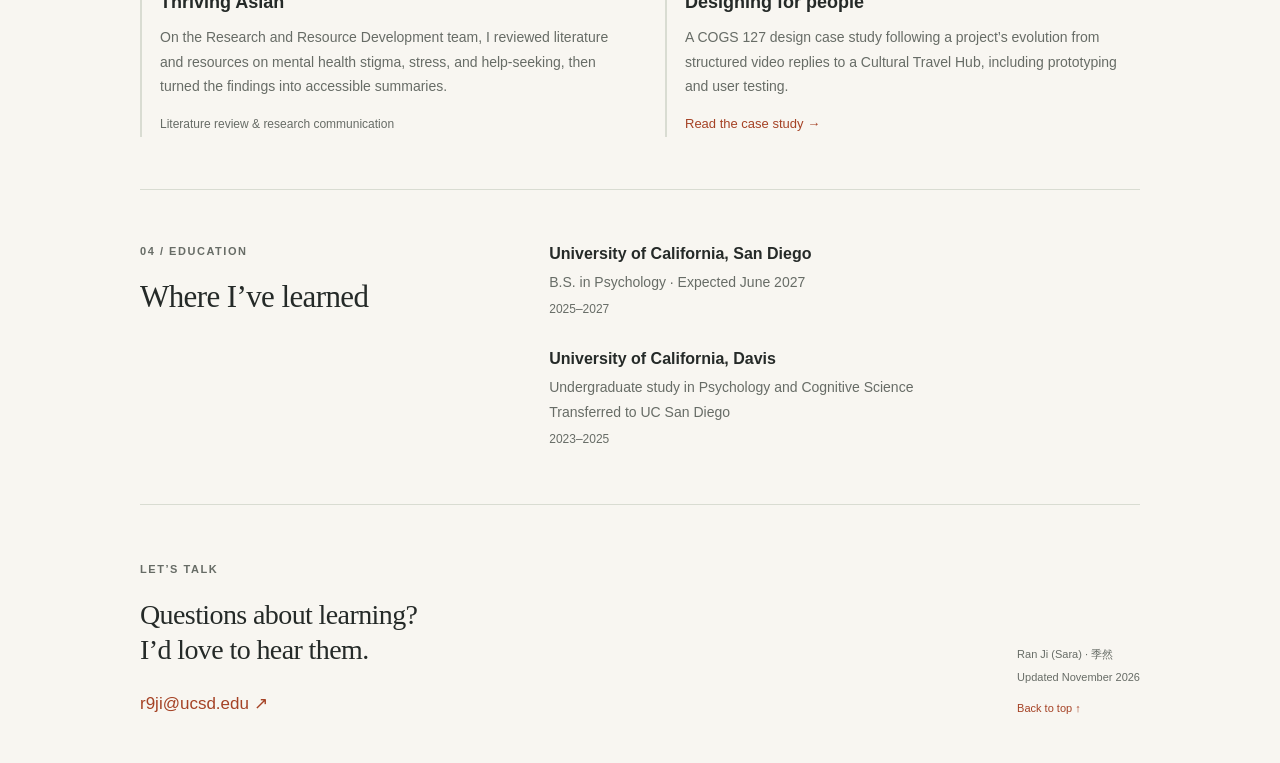
==== commit 4cc96db8: "Refresh bilingual research homepage and public CV" ====
--- a/index.html
+++ b/index.html
@@ -1,455 +1,11 @@
-<!DOCTYPE html>
-<html lang="en">
-<head>
-  <meta charset="UTF-8" />
-  <meta name="viewport" content="width=device-width, initial-scale=1.0" />
-  <title>Ran Ji</title>
-  <link rel="preconnect" href="https://fonts.googleapis.com" />
-  <link rel="preconnect" href="https://fonts.gstatic.com" crossorigin />
-  <link href="https://fonts.googleapis.com/css2?family=Figtree:wght@400;500;600;700&display=swap" rel="stylesheet" />
-  <style>
-    :root {
-      --bg: #f6f4f0;
-      --text: #1a1a1a;
-      --text-muted: #5c5c5c;
-      --accent: #c2410c;
-      --accent-hover: #9a3309;
-      --border: rgba(0, 0, 0, 0.08);
-      --block-bg: #fff;
-      --radius: 8px;
-    }
-    [data-theme="dark"] {
-      --bg: #0f0f0f;
-      --text: #f0f0ee;
-      --text-muted: #9a9a98;
-      --accent: #f97316;
-      --accent-hover: #ea580c;
-      --border: rgba(255, 255, 255, 0.1);
-      --block-bg: #181818;
-    }
-
-    * {
-      box-sizing: border-box;
-    }
-
-    body {
-      font-family: 'Figtree', -apple-system, BlinkMacSystemFont, sans-serif;
-      background: var(--bg);
-      color: var(--text);
-      margin: 0;
-      padding: 0;
-      min-height: 100vh;
-      line-height: 1.65;
-      -webkit-font-smoothing: antialiased;
-    }
-
-    .container {
-      max-width: 640px;
-      margin: 0 auto;
-      padding: 3rem 1.5rem 4rem;
-    }
-
-    .intro {
-      display: flex;
-      align-items: flex-start;
-      gap: 2rem;
-      margin-bottom: 3rem;
-      padding-bottom: 2.5rem;
-      border-bottom: 1px solid var(--border);
-    }
-
-    .intro img {
-      width: 112px;
-      height: 112px;
-      object-fit: cover;
-      border-radius: 50%;
-      flex-shrink: 0;
-    }
-
-    .intro-content {
-      flex: 1;
-      min-width: 0;
-    }
-
-    h1 {
-      font-size: 1.75rem;
-      font-weight: 700;
-      margin: 0 0 0.75rem 0;
-      letter-spacing: -0.02em;
-      color: var(--text);
-    }
-
-    .intro p {
-      font-size: 0.9375rem;
-      color: var(--text-muted);
-      margin: 0 0 0.75rem 0;
-    }
-
-    .intro p:last-of-type {
-      margin-bottom: 0;
-    }
-
-    h2 {
-      font-size: 0.6875rem;
-      font-weight: 600;
-      letter-spacing: 0.12em;
-      text-transform: uppercase;
-      color: var(--text-muted);
-      margin: 2.5rem 0 1rem 0;
-      padding-bottom: 0.5rem;
-    }
-
-    h2:first-of-type {
-      margin-top: 0;
-    }
-
-    .section ul {
-      list-style: none;
-      padding: 0;
-      margin: 0;
-    }
-
-    .section li {
-      padding: 1.25rem 0;
-      border-bottom: 1px solid var(--border);
-      transition: border-color 0.2s;
-    }
-
-    .section li:last-child {
-      border-bottom: none;
-    }
-
-    .section li:hover {
-      border-color: var(--border);
-    }
-
-    .project-title {
-      font-size: 1rem;
-      font-weight: 600;
-      color: var(--text);
-      margin-bottom: 0.35rem;
-      display: block;
-    }
-
-    .project-detail {
-      font-size: 0.9375rem;
-      color: var(--text-muted);
-      margin: 0;
-      line-height: 1.55;
-    }
-
-    .project-link {
-      margin-top: 0.5rem;
-      font-size: 0.875rem;
-    }
-
-    .contact-section {
-      margin-top: 2.5rem;
-      padding-top: 2rem;
-      border-top: 1px solid var(--border);
-    }
-
-    .contact-section h2 {
-      margin-top: 0;
-    }
-
-    .contact-section p {
-      margin: 0;
-      font-size: 0.9375rem;
-      color: var(--text-muted);
-    }
-
-    .contact-section .email {
-      font-family: ui-monospace, 'SF Mono', monospace;
-      font-size: 0.9375rem;
-      color: var(--accent);
-      font-weight: 500;
-    }
-
-    a {
-      color: var(--accent);
-      text-decoration: none;
-      font-weight: 500;
-      transition: color 0.2s;
-    }
-
-    a:hover {
-      color: var(--accent-hover);
-    }
-
-    .theme-toggle, .lang-switch {
-      position: fixed;
-      top: 1.25rem;
-      z-index: 1000;
-    }
-
-    .theme-toggle {
-      right: 1.25rem;
-    }
-
-    .lang-switch {
-      left: 1.25rem;
-    }
-
-    button {
-      background: var(--block-bg);
-      border: 1px solid var(--border);
-      color: var(--text);
-      padding: 0.5rem 0.875rem;
-      border-radius: 6px;
-      cursor: pointer;
-      font-size: 0.8125rem;
-      font-weight: 500;
-      font-family: inherit;
-      transition: background 0.2s, border-color 0.2s, color 0.2s;
-    }
-
-    button:hover {
-      background: var(--accent);
-      border-color: var(--accent);
-      color: #fff;
-    }
-
-    @media (max-width: 768px) {
-      .container {
-        padding: 2rem 1.25rem 3rem;
-      }
-
-      .intro {
-        flex-direction: column;
-        align-items: center;
-        text-align: center;
-        gap: 1.25rem;
-        padding-bottom: 2rem;
-      }
-
-      .intro img {
-        width: 96px;
-        height: 96px;
-      }
-
-      h1 {
-        font-size: 1.5rem;
-      }
-
-      .theme-toggle, .lang-switch {
-        position: relative;
-        top: auto;
-        right: auto;
-        left: auto;
-        margin-bottom: 0.5rem;
-      }
-
-      body {
-        padding-top: 0.5rem;
-      }
-    }
-  </style>
-</head>
-<body>
-  <div class="theme-toggle">
-    <button onclick="toggleTheme()">🌗 Toggle Theme</button>
-  </div>
-  <div class="lang-switch">
-    <button onclick="toggleLanguage()">🌐 中文 / English</button>
-  </div>
-
-  <!-- English Content -->
-  <div class="container" id="content-en">
-    <div class="intro">
-      <img src="Ran_Ji.jpg" alt="Ran Ji" />
-      <div class="intro-content">
-        <h1>Ran Ji (Sara)</h1>
-        <p>
-          Hi! I'm Ran (Sara) Ji, a Psychology student at <strong>UC San Diego</strong>. Before UCSD, I studied Psychology and Cognitive Science at <strong>UC Davis</strong>. I am drawn to questions about how children and intelligent systems learn, reason, misunderstand, and grow.
-        </p>
-        <p>
-          My recent work sits between developmental psychology, child mental health, and AI cognition. I spend time with the <a href="https://video-reason.com/" target="_blank"><strong>VBVR Team</strong></a>, <a href="https://growing-ai-like-a-child.github.io/" target="_blank"><strong>Grow AI</strong></a>, the <a href="https://aspire.ucdavis.edu/" target="_blank"><strong>ASPIRE Program</strong></a>, and the MIND Institute at UC Davis.
-        </p>
-      </div>
-    </div>
-
-    <div class="section">
-      <h2>Things I Think About</h2>
-      <ul>
-        <li>How AI systems reason through videos, scenes, and social perspectives</li>
-        <li>How confidence, uncertainty, and self-awareness appear in vision–language models</li>
-        <li>How early gestures and language shape child development</li>
-        <li>How culture affects mental health, stigma, and help-seeking</li>
-        <li>How classrooms can become kinder places for emotional expression</li>
-      </ul>
-    </div>
-
-    <div class="section">
-      <h2>Selected Work</h2>
-      <ul>
-        <li>
-          <span class="project-title">VBVR: A Very Big Video Reasoning Suite</span>
-          <div class="project-link"><a href="https://video-reason.com/" target="_blank">video-reason.com</a></div>
-        </li>
-        <li>
-          <span class="project-title">Demystifying Video Reasoning</span>
-          <div class="project-link"><a href="https://arxiv.org/abs/2603.16870" target="_blank">arXiv:2603.16870</a></div>
-        </li>
-        <li>
-          <span class="project-title">Grow AI: Metacognition & Egocentric Bias in VLMs</span>
-          <div class="project-link"><a href="https://growing-ai-like-a-child.github.io/" target="_blank">Grow AI</a></div>
-        </li>
-        <li>
-          <span class="project-title">ASPIRE: What Parents Notice — Gesture & Vocabulary</span>
-          <div class="project-link"><a href="https://aspire.ucdavis.edu/" target="_blank">ASPIRE Program</a></div>
-        </li>
-        <li>
-          <span class="project-title">Mental Health, SEL, and Psychodrama Education</span>
-        </li>
-      </ul>
-    </div>
-
-    <div class="section">
-      <h2>Papers</h2>
-      <ul>
-        <li>
-          <span class="project-title">A Very Big Video Reasoning Suite</span>
-          <div class="project-detail">ICML 2026</div>
-          <div class="project-link"><a href="https://arxiv.org/abs/2602.20159" target="_blank">arXiv:2602.20159</a> [cs.CV]</div>
-        </li>
-        <li>
-          <span class="project-title">Demystifying Video Reasoning</span>
-          <div class="project-link"><a href="https://arxiv.org/abs/2603.16870" target="_blank">arXiv:2603.16870</a></div>
-        </li>
-        <li>
-          <span class="project-title">Egocentric Bias in Vision-Language Models</span>
-          <div class="project-detail">CogSci 2026</div>
-          <div class="project-link"><a href="https://arxiv.org/abs/2602.15892" target="_blank">arXiv:2602.15892</a> [cs.AI]</div>
-        </li>
-        <li>
-          <span class="project-title">Metacognition in Vision–Language Models</span>
-          <div class="project-detail">CogSci 2026</div>
-        </li>
-      </ul>
-    </div>
-
-    <div class="section contact-section">
-      <h2>Contact & Links</h2>
-      <p>Email: <a href="mailto:r9ji@ucsd.edu" class="email">r9ji@ucsd.edu</a></p>
-      <p style="margin-top: 0.5rem; color: var(--text-muted);">La Jolla, CA</p>
-      <p style="margin-top: 1rem; font-size: 0.9375rem;">
-        COGS127 case studies (compare):<br />
-        <a href="cogs127-case-study/">A — Structured reply discovery</a><br />
-        <a href="cogs127-case-study-cross-cultural/">B — Cross-cultural threads &amp; video-in-comments</a>
-      </p>
-    </div>
-  </div>
-
-  <!-- 中文内容 -->
-  <div class="container" id="content-cn" style="display: none;">
-    <div class="intro">
-      <img src="Ran_Ji.jpg" alt="季然" />
-      <div class="intro-content">
-        <h1>季然（Sara）</h1>
-        <p>
-          你好！我是季然（Sara），现于 <strong>加州大学圣地亚哥分校（UCSD）</strong> 学习心理学，此前在 <strong>加州大学戴维斯分校（UC Davis）</strong> 学习心理学与认知科学。我对儿童和智能系统如何学习、推理、误解与成长很感兴趣。
-        </p>
-        <p>
-          我最近的工作在发展心理学、儿童心理健康与 AI 认知之间展开。现在参与 <a href="https://video-reason.com/" target="_blank"><strong>VBVR 团队</strong></a>、<a href="https://growing-ai-like-a-child.github.io/" target="_blank"><strong>Grow AI</strong></a>、<a href="https://aspire.ucdavis.edu/" target="_blank"><strong>ASPIRE 项目</strong></a>，以及 UC Davis 的 MIND 研究所相关项目。
-        </p>
-      </div>
-    </div>
-
-    <div class="section">
-      <h2>我在想的事</h2>
-      <ul>
-        <li>AI 系统如何理解视频、场景与他人的视角</li>
-        <li>视觉–语言模型中的信心、不确定性与自我觉察</li>
-        <li>早期手势和语言如何参与儿童发展</li>
-        <li>文化如何影响心理健康、污名与求助行为</li>
-        <li>课堂如何成为更适合情绪表达的地方</li>
-      </ul>
-    </div>
-
-    <div class="section">
-      <h2>一些作品与研究</h2>
-      <ul>
-        <li>
-          <span class="project-title">VBVR: A Very Big Video Reasoning Suite</span>
-          <div class="project-link"><a href="https://video-reason.com/" target="_blank">video-reason.com</a></div>
-        </li>
-        <li>
-          <span class="project-title">Demystifying Video Reasoning</span>
-          <div class="project-link"><a href="https://arxiv.org/abs/2603.16870" target="_blank">arXiv:2603.16870</a></div>
-        </li>
-        <li>
-          <span class="project-title">Grow AI：VLM 元认知与自我中心偏差</span>
-          <div class="project-link"><a href="https://growing-ai-like-a-child.github.io/" target="_blank">Grow AI</a></div>
-        </li>
-        <li>
-          <span class="project-title">ASPIRE: What Parents Notice — 手势与词汇</span>
-          <div class="project-link"><a href="https://aspire.ucdavis.edu/" target="_blank">ASPIRE Program</a></div>
-        </li>
-        <li>
-          <span class="project-title">心理健康、SEL 与心理剧教育</span>
-        </li>
-      </ul>
-    </div>
-
-    <div class="section">
-      <h2>论文</h2>
-      <ul>
-        <li>
-          <span class="project-title">A Very Big Video Reasoning Suite</span>
-          <div class="project-detail">ICML 2026</div>
-          <div class="project-link"><a href="https://arxiv.org/abs/2602.20159" target="_blank">arXiv:2602.20159</a> [cs.CV]</div>
-        </li>
-        <li>
-          <span class="project-title">Demystifying Video Reasoning</span>
-          <div class="project-link"><a href="https://arxiv.org/abs/2603.16870" target="_blank">arXiv:2603.16870</a></div>
-        </li>
-        <li>
-          <span class="project-title">Egocentric Bias in Vision-Language Models</span>
-          <div class="project-detail">CogSci 2026</div>
-          <div class="project-link"><a href="https://arxiv.org/abs/2602.15892" target="_blank">arXiv:2602.15892</a> [cs.AI]</div>
-        </li>
-        <li>
-          <span class="project-title">Metacognition in Vision–Language Models</span>
-          <div class="project-detail">CogSci 2026</div>
-        </li>
-      </ul>
-    </div>
-
-    <div class="section contact-section">
-      <h2>联系与链接</h2>
-      <p>邮箱：<a href="mailto:r9ji@ucsd.edu" class="email">r9ji@ucsd.edu</a></p>
-      <p style="margin-top: 0.5rem; color: var(--text-muted);">拉荷亚，加州</p>
-      <p style="margin-top: 1rem; font-size: 0.9375rem;">
-        COGS127 Case Study（两版对照）：<br />
-        <a href="cogs127-case-study/">A — 结构化视频回复发现</a><br />
-        <a href="cogs127-case-study-cross-cultural/">B — 跨文化语境 + 评论内视频参与</a>
-      </p>
-    </div>
-  </div>
-
-  <script>
-    function toggleTheme() {
-      const html = document.documentElement;
-      const current = html.getAttribute("data-theme");
-      if (current === "dark") {
-        html.removeAttribute("data-theme");
-      } else {
-        html.setAttribute("data-theme", "dark");
-      }
-    }
-
-    function toggleLanguage() {
-      const en = document.getElementById("content-en");
-      const cn = document.getElementById("content-cn");
-      if (en.style.display === "none") {
-        en.style.display = "block";
-        cn.style.display = "none";
-      } else {
-        en.style.display = "none";
-        cn.style.display = "block";
-      }
-    }
-  </script>
-</body>
-</html>
+<!doctype html><html lang="en"><head><meta charset="utf-8"><meta name="viewport" content="width=device-width, initial-scale=1"><title>Ran Ji (Sara) | Psychology, Development & AI</title><meta name="description" content="Ran Ji (Sara), psychology undergraduate at UC San Diego. Research in metacognition, visual reasoning, and learning, with experience in infant behavior and social-emotional education."><meta name="theme-color" content="#f8f6f1"><link rel="icon" href="favicon.svg" type="image/svg+xml"><link rel="stylesheet" href="styles.css"><script src="site.js" defer></script></head><body><a class="skip-link" href="#main">Skip to content</a><header class="topbar"><a class="wordmark" href="#about">RJ<span> / Sara</span></a><nav aria-label="Main navigation"><a href="#research"><span class="en">Research</span><span class="zh" lang="zh-CN">研究</span></a><a href="#publications"><span class="en">Publications</span><span class="zh" lang="zh-CN">论文</span></a><a href="#experience"><span class="en">Experience</span><span class="zh" lang="zh-CN">经历</span></a><a href="cv.html">CV ↗</a></nav><div class="controls"><button id="language-toggle" type="button" aria-label="Switch to Chinese">中文</button><button id="theme-toggle" type="button" aria-label="Switch to dark theme">◐</button></div></header>
+<main id="main"><section class="hero" id="about"><div class="hero-copy"><p class="eyebrow"><span class="en">Psychology · UC San Diego</span><span class="zh" lang="zh-CN">心理学 · 加州大学圣地亚哥分校</span></p><h1>Ran Ji <span>(Sara)</span></h1><p class="chinese-name">季然</p><p class="lead"><span class="en">Curious about how children learn.<br>Exploring what AI can—and cannot—learn.</span><span class="zh" lang="zh-CN">关心儿童如何学习，<br>也探索 AI 能学会什么、还缺少什么。</span></p><p><span class="en">I’m a psychology undergraduate at UC San Diego, graduating in June 2027. My interests span developmental psychology, metacognition, and visual reasoning.</span><span class="zh" lang="zh-CN">我是 UC San Diego 心理学本科生，预计于 2027 年 6 月毕业。我关注发展心理学、元认知和视觉推理。</span></p><p><span class="en">My work has taken me from coding infant behavior to studying cognition in AI models. I enjoy turning broad questions into controlled tasks, useful research tools, and clear visual explanations.</span><span class="zh" lang="zh-CN">我的经历从婴儿行为编码延伸到 AI 模型认知研究。我喜欢把宽泛的问题变成可控任务、实用的研究工具和清晰的视觉表达。</span></p><div class="hero-links"><a href="mailto:r9ji@ucsd.edu">r9ji@ucsd.edu ↗</a><a href="https://github.com/Sarajir" target="_blank" rel="noopener noreferrer">GitHub<span aria-hidden="true"> ↗</span></a><a href="cv.html"><span class="en">View CV</span><span class="zh" lang="zh-CN">查看简历</span> ↗</a></div></div><figure class="portrait"><img src="Ran_Ji.jpg" alt="Ran Ji (Sara)" width="635" height="1006" fetchpriority="high"><figcaption><span class="en">Research, learning, and the people behind both.</span><span class="zh" lang="zh-CN">在研究与学习中，始终关注人。</span></figcaption></figure></section>
+<section class="section current" id="research"><div class="section-heading"><div><p class="eyebrow">01 / <span class="en">Current work</span><span class="zh" lang="zh-CN">当前研究</span></p><h2><span class="en">Counterfactual video research</span><span class="zh" lang="zh-CN">反事实视频研究</span></h2></div><span class="status"><span class="en">In progress · Since July 2026</span><span class="zh" lang="zh-CN">进行中 · 2026 年 7 月至今</span></span></div><p class="section-intro"><span class="en">Can a model tell when a visual event stops making sense?</span><span class="zh" lang="zh-CN">模型能否识别一个视觉事件何时开始不合常理？</span></p><div class="research-body"><div><p><span class="en">With guidance from Hokin Deng, I lead the project’s day-to-day development. We create paired videos with the same initial scene, changing whether the physical event unfolds plausibly.</span><span class="zh" lang="zh-CN">在 Hokin Deng 的指导下，我负责项目的日常统筹。我们从相同初始场景生成成对视频，控制事件是否符合物理规律。</span></p><p><span class="en">I develop generators, define data and annotation standards, guide contributors through revisions, and run data-rendering and model-training experiments. I also built a shared review platform so assignments, feedback, and approvals no longer get lost in group chats.</span><span class="zh" lang="zh-CN">我开发生成器、制定数据与标注标准、指导成员修改，并开展数据渲染和模型训练实验。我也搭建了共享审核平台，让任务、反馈和审批不再淹没在群聊中。</span></p><p><span class="en">Our ongoing experiments examine how training choices affect a model’s ability to locate violations without flagging physically correct events.</span><span class="zh" lang="zh-CN">我们正在研究不同训练选择如何影响模型定位物理错误的能力，以及它是否会把正常事件误判为错误。</span></p></div><aside class="research-note"><span class="note-index">THE WORK / <span class="en">My focus</span><span class="zh" lang="zh-CN">我的工作</span></span><ol><li><span class="en">Design controlled tasks</span><span class="zh" lang="zh-CN">设计可控任务</span></li><li><span class="en">Build and review data</span><span class="zh" lang="zh-CN">构建与审核数据</span></li><li><span class="en">Train, compare, investigate</span><span class="zh" lang="zh-CN">训练、比较与分析</span></li></ol><p><span class="en">Dataset development · Team coordination · Evaluation</span><span class="zh" lang="zh-CN">数据开发 · 团队协作 · 模型评估</span></p></aside></div></section>
+<section class="section" id="publications"><div class="section-heading"><div><p class="eyebrow">02 / <span class="en">Research papers</span><span class="zh" lang="zh-CN">研究论文</span></p><h2><span class="en">Publications & preprints</span><span class="zh" lang="zh-CN">论文与预印本</span></h2></div><div class="filters" role="group" aria-label="Filter publications"><button data-filter="all" aria-pressed="true"><span class="en">All</span><span class="zh" lang="zh-CN">全部</span></button><button data-filter="published" aria-pressed="false"><span class="en">Published</span><span class="zh" lang="zh-CN">已发表</span></button><button data-filter="preprint" aria-pressed="false"><span class="en">Preprints</span><span class="zh" lang="zh-CN">预印本</span></button></div></div><p class="small muted"><span class="en">* Equal contribution.</span><span class="zh" lang="zh-CN">* 表示同等贡献。</span></p><div class="paper-list"><article class="paper" data-kind="published"><div class="paper-meta"><span>CogSci 2026</span><span class="role"><span class="en">Co-first author</span><span class="zh" lang="zh-CN">共同第一作者</span></span></div><h3><a href="https://escholarship.org/uc/item/6xk941fr" target="_blank" rel="noopener noreferrer">Assessing Perceptual Metacognition in Vision-Language Models<span aria-hidden="true"> ↗</span></a></h3><p class="authors"><strong>Ran Ji*</strong>, Maijunxian Wang*, Qingying Gao, Yijiang Li, Hokin Deng, Dezhi Luo</p><p class="paper-description"><span class="en">How well do a model’s confidence reports track the accuracy of its perceptual judgments?</span><span class="zh" lang="zh-CN">模型报告的置信度，能否反映其感知判断的准确性？</span></p><div class="paper-bottom"><div class="paper-links"><a href="https://escholarship.org/uc/item/6xk941fr" target="_blank" rel="noopener noreferrer">Paper<span aria-hidden="true"> ↗</span></a> <a href="https://escholarship.org/content/qt6xk941fr/qt6xk941fr.pdf" target="_blank" rel="noopener noreferrer">PDF<span aria-hidden="true"> ↗</span></a></div></div></article><article class="paper" data-kind="published"><div class="paper-meta"><span>ICML 2026</span><span class="role"><span class="en">Co-first author</span><span class="zh" lang="zh-CN">共同第一作者</span></span></div><h3><a href="https://arxiv.org/abs/2602.20159" target="_blank" rel="noopener noreferrer">A Very Big Video Reasoning Suite<span aria-hidden="true"> ↗</span></a></h3><p class="authors">Maijunxian Wang*, Ruisi Wang*, Juyi Lin*, <strong>Ran Ji*</strong>, et al.</p><p class="paper-description"><span class="en">A suite of controlled tasks and verifiable evaluation tools for studying reasoning in video models.</span><span class="zh" lang="zh-CN">通过可控任务与可验证的评测工具，研究视频模型的推理能力。</span></p><div class="paper-bottom"><div class="paper-links"><a href="https://arxiv.org/abs/2602.20159" target="_blank" rel="noopener noreferrer">Paper<span aria-hidden="true"> ↗</span></a> <a href="https://video-reason.com/" target="_blank" rel="noopener noreferrer">Project<span aria-hidden="true"> ↗</span></a></div></div></article><article class="paper" data-kind="published"><div class="paper-meta"><span>CogSci 2026</span><span class="role"><span class="en">Co-author</span><span class="zh" lang="zh-CN">共同作者</span></span></div><h3><a href="https://arxiv.org/abs/2602.15892" target="_blank" rel="noopener noreferrer">Egocentric Bias in Vision-Language Models<span aria-hidden="true"> ↗</span></a></h3><p class="authors">Maijunxian Wang, Yijiang Li, Bingyang Wang, Tianwei Zhao, <strong>Ran Ji</strong>, Qingying Gao, Emmy Liu, Hokin Deng, Dezhi Luo</p><p class="paper-description"><span class="en">Testing whether vision-language models can reason from another viewpoint rather than defaulting to the camera’s perspective.</span><span class="zh" lang="zh-CN">检验视觉语言模型能否采用他人的视角，而非默认使用摄像机视角。</span></p><p class="award"><span class="en">Paper award · Best Undergraduate Student Paper, CogSci 2026</span><span class="zh" lang="zh-CN">论文奖项 · CogSci 2026 最佳本科生论文</span></p><div class="paper-bottom"><div class="paper-links"><a href="https://arxiv.org/abs/2602.15892" target="_blank" rel="noopener noreferrer">Paper<span aria-hidden="true"> ↗</span></a></div></div></article><article class="paper" data-kind="published"><div class="paper-meta"><span>ECCV 2026</span><span class="role"><span class="en">Co-author</span><span class="zh" lang="zh-CN">共同作者</span></span></div><h3><a href="https://arxiv.org/abs/2603.16870" target="_blank" rel="noopener noreferrer">Demystifying Video Reasoning<span aria-hidden="true"> ↗</span></a></h3><p class="authors">Ruisi Wang, Zhongang Cai, Fanyi Pu, Junxiang Xu, Wanqi Yin, Maijunxian Wang, <strong>Ran Ji</strong>, et al.</p><p class="paper-description"><span class="en">Investigating how reasoning emerges over the denoising process in diffusion video models.</span><span class="zh" lang="zh-CN">研究扩散视频模型的推理如何在去噪过程中形成。</span></p><div class="paper-bottom"><div class="paper-links"><a href="https://arxiv.org/abs/2603.16870" target="_blank" rel="noopener noreferrer">Paper<span aria-hidden="true"> ↗</span></a> <a href="https://github.com/OpenSenseNova/Demystifying_Video_Reasoning" target="_blank" rel="noopener noreferrer">Code<span aria-hidden="true"> ↗</span></a></div></div></article><article class="paper" data-kind="preprint"><div class="paper-meta"><span>Preprint · 2026</span><span class="role"><span class="en">Co-first author</span><span class="zh" lang="zh-CN">共同第一作者</span></span></div><h3><a href="https://arxiv.org/abs/2608.26105" target="_blank" rel="noopener noreferrer">VBVR-Pro: A Scalable and Verifiable Suite for Native Visual Reasoning<span aria-hidden="true"> ↗</span></a></h3><p class="authors">Junxiang Xu*, Ruisi Wang*, Fanyi Pu*, Maijunxian Wang*, <strong>Ran Ji*</strong>, Tongxi Zhou*, et al.</p><p class="paper-description"><span class="en">Extending visual reasoning with scalable task generation and verifiable evaluation.</span><span class="zh" lang="zh-CN">通过可扩展的任务生成与可验证评测，拓展视觉推理研究。</span></p><div class="paper-bottom"><div class="paper-links"><a href="https://arxiv.org/abs/2608.26105" target="_blank" rel="noopener noreferrer">Paper<span aria-hidden="true"> ↗</span></a> <a href="https://video-reason.com/" target="_blank" rel="noopener noreferrer">Project<span aria-hidden="true"> ↗</span></a></div></div></article><article class="paper" data-kind="preprint"><div class="paper-meta"><span>Preprint · 2026</span><span class="role"><span class="en">Co-author</span><span class="zh" lang="zh-CN">共同作者</span></span></div><h3><a href="https://arxiv.org/abs/2609.28654" target="_blank" rel="noopener noreferrer">Training Object Permanence in World Models<span aria-hidden="true"> ↗</span></a></h3><p class="authors">Haotian Zhang, Fengyuan Yu, Dezhi Luo, …, <strong>Ran Ji</strong>, …, Hokin Deng</p><p class="paper-description"><span class="en">Studying object permanence in video models through tasks inspired by core cognition.</span><span class="zh" lang="zh-CN">利用受核心认知启发的任务，研究视频模型中的客体永久性。</span></p><div class="paper-bottom"><div class="paper-links"><a href="https://arxiv.org/abs/2609.28654" target="_blank" rel="noopener noreferrer">Paper<span aria-hidden="true"> ↗</span></a> <a href="https://object-permanence.world/" target="_blank" rel="noopener noreferrer">Project<span aria-hidden="true"> ↗</span></a></div></div></article></div><p id="paper-count" class="small muted" aria-live="polite"></p></section>
+<section class="section" id="experience"><div class="section-heading"><div><p class="eyebrow">03 / <span class="en">Beyond the models</span><span class="zh" lang="zh-CN">模型之外</span></p><h2><span class="en">Development, education & community</span><span class="zh" lang="zh-CN">发展、教育与社区</span></h2></div></div><div class="experience-grid">
+<article><p class="date">UC Davis · 2025</p><h3>TEDI Lab / ASPIRE</h3><p><span class="en">With Meagan Talbott, I learned to code infant social-communicative behavior and organize observational and parent-report data. My ASPIRE symposium poster proposed an analysis of caregiver concerns, infant gestures, and vocabulary development.</span><span class="zh" lang="zh-CN">在 Meagan Talbott 的指导下，我学习婴儿社会沟通行为编码，整理观察数据与家长报告。ASPIRE 展示海报提出了关于照护者担忧、婴儿手势与词汇发展的分析方案。</span></p><span class="small muted"><span class="en">Research training & proposed analysis</span><span class="zh" lang="zh-CN">研究训练与分析方案</span></span></article>
+<article><p class="date">Shanghai · Summer 2025</p><h3><span class="en">Social-emotional learning</span><span class="zh" lang="zh-CN">社会情绪学习（SEL）</span></h3><p><span class="en">At Stepping Stones, I helped design and teach social-emotional learning activities for young children through role-play, games, and drawing. At Xinguang Drama Club, I supported drama activities and rehearsals as a teaching assistant.</span><span class="zh" lang="zh-CN">在 Stepping Stones，我通过角色扮演、游戏和绘画参与设计与开展儿童社会情绪学习活动；在心光戏剧社，我以助教身份协助戏剧活动与排练。</span></p><span class="small muted"><span class="en">Teaching & volunteering</span><span class="zh" lang="zh-CN">教学与志愿服务</span></span></article>
+<article><p class="date">2025–2026</p><h3>Thriving Asian</h3><p><span class="en">On the Research and Resource Development team, I reviewed literature and resources on mental health stigma, stress, and help-seeking, then turned the findings into accessible summaries.</span><span class="zh" lang="zh-CN">在 Research and Resource Development 团队中，我围绕心理健康污名、压力与求助行为检索文献和资源，并整理为易读的摘要。</span></p><span class="small muted"><span class="en">Literature review & research communication</span><span class="zh" lang="zh-CN">文献梳理与研究传播</span></span></article>
+<article><p class="date">UC San Diego · 2026</p><h3><span class="en">Designing for people</span><span class="zh" lang="zh-CN">面向人的设计</span></h3><p><span class="en">A COGS 127 design case study following a project’s evolution from structured video replies to a Cultural Travel Hub, including prototyping and user testing.</span><span class="zh" lang="zh-CN">COGS 127 设计案例记录了项目如何从结构化视频回复转向 Cultural Travel Hub，涵盖原型设计与用户测试。</span></p><a href="cogs127-case-study/"><span class="en">Read the case study</span><span class="zh" lang="zh-CN">查看设计案例</span> →</a></article></div></section>
+<section class="section education" id="education"><div><p class="eyebrow">04 / <span class="en">Education</span><span class="zh" lang="zh-CN">教育背景</span></p><h2><span class="en">Where I’ve learned</span><span class="zh" lang="zh-CN">学习经历</span></h2></div><div class="education-list"><article><h3>University of California, San Diego</h3><p><span class="en">B.S. in Psychology · Expected June 2027</span><span class="zh" lang="zh-CN">心理学理学学士（在读）· 预计 2027 年 6 月毕业</span></p><span class="small muted">2025–2027</span></article><article><h3>University of California, Davis</h3><p><span class="en">Undergraduate study in Psychology and Cognitive Science<br>Transferred to UC San Diego</span><span class="zh" lang="zh-CN">心理学与认知科学本科阶段学习<br>后转学至 UC San Diego</span></p><span class="small muted">2023–2025</span></article></div></section>
+<footer><div><p class="eyebrow"><span class="en">Let’s talk</span><span class="zh" lang="zh-CN">欢迎联系</span></p><h2><span class="en">Questions about learning?<br>I’d love to hear them.</span><span class="zh" lang="zh-CN">关于学习与认知的问题，<br>欢迎一起交流。</span></h2><a class="footer-email" href="mailto:r9ji@ucsd.edu">r9ji@ucsd.edu ↗</a></div><div class="footer-meta"><p>Ran Ji (Sara) · 季然</p><p><span class="en">Updated November 2026</span><span class="zh" lang="zh-CN">更新于 2026 年 11 月</span></p><a href="#about"><span class="en">Back to top</span><span class="zh" lang="zh-CN">回到顶部</span> ↑</a></div></footer></main></body></html>
--- a/styles.css
+++ b/styles.css
@@ -0,0 +1,2 @@
+:root{--bg:#f8f6f1;--ink:#252a28;--muted:#676c66;--accent:#a54225;--line:#d9dcd2;--panel:#eeeee5;--white:#fffef9;--soft:#e5e8da;color-scheme:light}html[data-theme=dark]{--bg:#1b211f;--ink:#e9e9de;--muted:#abb3aa;--accent:#f0a483;--line:#3b463e;--panel:#252e28;--white:#232a25;--soft:#364134;color-scheme:dark}*{box-sizing:border-box}html{scroll-behavior:smooth;scroll-padding-top:100px}body{margin:0;background:var(--bg);color:var(--ink);font-family:-apple-system,BlinkMacSystemFont,"Segoe UI",Arial,"PingFang SC",sans-serif;font-size:16px;line-height:1.75;-webkit-font-smoothing:antialiased}a{color:var(--accent);text-decoration:none;text-underline-offset:4px}a:hover{text-decoration:underline}button{font:inherit;color:inherit;cursor:pointer}button,a{-webkit-tap-highlight-color:transparent}button:focus-visible,a:focus-visible,summary:focus-visible{outline:2px solid var(--accent);outline-offset:5px}button{background:transparent;border:1px solid var(--line);border-radius:5px;padding:5px 12px}button:hover{background:var(--panel)}.zh{display:none}html[lang=zh-CN] .en{display:none}html[lang=zh-CN] .zh{display:inline}[hidden]{display:none!important}.skip-link{position:fixed;top:-100px;left:20px;padding:8px;background:var(--white);z-index:99}.skip-link:focus{top:12px}.topbar{max-width:1160px;margin:auto;min-height:86px;display:flex;align-items:center;gap:30px;padding:16px 40px;border-bottom:1px solid var(--line)}.wordmark{font-family:Georgia,serif;font-size:28px;font-weight:bold;color:var(--ink);white-space:nowrap}.wordmark span{font-family:inherit;font-style:italic;font-weight:normal;font-size:18px;color:var(--muted)}nav{display:flex;gap:27px;margin-left:auto;font-size:14px}nav a{color:var(--ink)}.controls{display:flex;gap:8px;font-size:13px}.controls button{min-width:38px;min-height:34px}main{max-width:1080px;margin:auto;padding:0 40px}.hero{display:grid;grid-template-columns:minmax(0,1fr) 225px;gap:78px;padding:80px 0 68px;align-items:start}.eyebrow{font-size:11px;letter-spacing:.14em;text-transform:uppercase;font-weight:650;color:var(--muted);margin:0 0 17px}.hero h1,.cv h1{font-family:Georgia,"Times New Roman",serif;font-size:62px;font-weight:normal;line-height:1.05;letter-spacing:-2px;margin:0}.hero h1 span,.cv h1 span{font-size:.5em;color:var(--muted);letter-spacing:-.5px}.chinese-name{font-size:17px;letter-spacing:.2em;margin:13px 0 27px;color:var(--muted)}.lead{font-family:Georgia,"Times New Roman",serif;font-size:26px;line-height:1.4;letter-spacing:-.4px;margin:0 0 24px}.hero-copy>p:not(.lead):not(.eyebrow):not(.chinese-name){max-width:590px;color:var(--muted);font-size:15px}.hero-links{display:flex;gap:25px;flex-wrap:wrap;margin-top:25px;font-size:14px;font-weight:550}.portrait{margin:18px 0 0}.portrait img{display:block;width:100%;height:285px;object-fit:cover;object-position:50% 37%;border-radius:100px 100px 5px 5px}.portrait figcaption{font-family:Georgia,serif;font-style:italic;color:var(--muted);font-size:13px;line-height:1.6;margin:16px 6px}.section{padding:52px 0;border-top:1px solid var(--line)}.section-heading{display:flex;justify-content:space-between;align-items:center;gap:24px;margin-bottom:20px}.section-heading .eyebrow{margin-bottom:10px}h2{font-family:Georgia,"Times New Roman",serif;font-size:31px;font-weight:normal;line-height:1.25;letter-spacing:-.6px;margin:0}h3{font-size:18px;line-height:1.45;margin:0 0 10px;font-weight:600}.status{font-size:11px;border:1px solid var(--line);padding:6px 10px;border-radius:30px;white-space:nowrap;color:var(--muted)}.status:before{content:'';display:inline-block;width:6px;height:6px;border-radius:50%;background:#718160;margin-right:8px}.section-intro{font-family:Georgia,serif;font-size:24px;line-height:1.4;margin:24px 0}.research-body{display:grid;grid-template-columns:minmax(0,1fr) 260px;gap:48px}.research-body p{font-size:15px;color:var(--muted);margin:0 0 15px}.research-note{background:var(--panel);border-radius:3px;padding:25px 25px 18px;align-self:start;margin-top:5px}.note-index{font-size:10px;letter-spacing:.12em;color:var(--muted)}.research-note ol{padding:0;list-style:none;counter-reset:steps;margin:15px 0 20px}.research-note li{counter-increment:steps;padding:11px 0;border-bottom:1px solid var(--line);font-size:14px}.research-note li:before{content:'0'counter(steps);font-size:11px;color:var(--accent);padding-right:14px}.research-note p{font-size:11px;line-height:1.8;margin-bottom:0}.small{font-size:12px}.muted{color:var(--muted)}.filters{display:flex;gap:4px;flex-wrap:wrap}.filters button{border:0;padding:6px 10px;font-size:12px;color:var(--muted)}.filters button[aria-pressed=true]{background:var(--ink);color:var(--bg)}.paper{padding:25px 0;border-bottom:1px solid var(--line)}.paper:last-child{border-bottom:0}.paper-meta{display:flex;align-items:center;gap:15px;font-size:11px;font-weight:600;letter-spacing:.03em;color:var(--accent);margin-bottom:10px}.paper-meta .role{color:var(--muted);font-weight:normal}.paper h3{font-size:20px;max-width:780px;line-height:1.4;margin-bottom:8px}.paper h3 a{color:var(--ink)}.paper h3 a>span{font-size:14px;color:var(--muted)}.authors{font-size:12px;color:var(--muted);line-height:1.7;margin:0 0 10px;max-width:780px}.authors strong{color:var(--ink)}.paper-description{font-size:14px;margin:0 0 12px;color:var(--muted)}.award{font-size:11px;color:var(--accent);margin:0 0 12px}.paper-bottom{display:flex;align-items:flex-start;gap:35px;font-size:12px}.paper-links{display:flex;gap:18px;flex-shrink:0;padding-top:1px}details{max-width:640px}summary{cursor:pointer;color:var(--muted)}details[open] summary{color:var(--accent)}details p{font-size:13px;line-height:1.7;margin:10px 0 0;color:var(--muted);border-left:2px solid var(--line);padding-left:14px}.experience-grid{display:grid;grid-template-columns:1fr 1fr;gap:34px 50px;margin-top:30px}.experience-grid article{padding-left:18px;border-left:2px solid var(--line)}.date{font-size:11px;color:var(--accent);margin:0 0 8px}.experience-grid p:not(.date){font-size:14px;color:var(--muted);margin:0 0 10px}.experience-grid a{font-size:13px}.education{display:grid;grid-template-columns:1fr 1.6fr;gap:40px}.education-list article+article{margin-top:25px}.education-list h3{font-size:16px;margin-bottom:5px}.education-list p{font-size:14px;color:var(--muted);margin:0}footer{padding:55px 0 45px;border-top:1px solid var(--line);display:flex;justify-content:space-between;gap:30px}footer h2{font-size:28px;margin-bottom:22px}.footer-email{font-size:17px}.footer-meta{align-self:flex-end;color:var(--muted);font-size:11px}.footer-meta p{margin:4px 0}.footer-meta a{display:block;margin-top:12px}.cv{max-width:900px;padding:35px 50px 70px}.cv-toolbar{display:flex;justify-content:space-between;align-items:center;font-size:13px;margin-bottom:40px}.cv h1{font-size:44px}.cv header{border-bottom:2px solid var(--accent);padding-bottom:15px}.cv header p{margin:5px 0;font-size:14px}.cv section{margin-top:30px}.cv h2{font-size:24px;border-bottom:1px solid var(--line);padding-bottom:8px;margin-bottom:17px}.cv h3{font-size:16px;margin-top:16px;margin-bottom:5px}.cv p,.cv li{font-size:13px;margin:5px 0}.cv ul{padding-left:20px}.cv-papers{padding-left:20px}.cv-papers li{padding:0 0 14px 8px}.cv-papers h3{font-size:15px}.cv-papers a{font-size:11px;overflow-wrap:anywhere}
+@media(min-width:1300px){.hero{padding-top:95px}.hero h1{font-size:68px}}@media(max-width:760px){.topbar{padding:13px 22px;gap:12px;flex-wrap:wrap}.wordmark{font-size:24px}.controls{margin-left:auto}nav{order:3;width:100%;margin:0;justify-content:space-between;gap:12px;font-size:13px;padding-top:5px}main{padding:0 24px}.hero{gap:24px;grid-template-columns:minmax(0,1fr) 125px;padding:45px 0}.hero h1{font-size:42px}.hero h1 span{display:block;margin-top:8px}.hero .lead{font-size:22px}.portrait img{height:175px;border-radius:65px 65px 4px 4px}.portrait figcaption{font-size:11px}.hero-copy>p:not(.eyebrow):not(.chinese-name):not(.lead){font-size:14px}.hero-links{gap:12px;font-size:12px}.section{padding:35px 0}.section-heading{flex-wrap:wrap;gap:15px}h2{font-size:27px}.research-body{grid-template-columns:1fr;gap:15px}.research-note{padding:18px 22px}.research-note ol{margin:10px 0}.section-intro{font-size:22px}.paper h3{font-size:18px}.paper-bottom{gap:20px;flex-wrap:wrap}.experience-grid{gap:27px;grid-template-columns:1fr}.education{grid-template-columns:1fr;gap:25px}footer{flex-direction:column}.footer-meta{align-self:flex-start}.cv{padding:24px}.cv-toolbar{gap:20px}.cv h1{font-size:38px}}@media(max-width:450px){.hero{display:flex;flex-direction:column}.portrait{order:-1;display:flex;align-items:center;gap:20px;margin:0}.portrait img{width:85px;height:105px;border-radius:45px 45px 3px 3px}.portrait figcaption{max-width:170px;margin:0}.hero h1{font-size:46px}.hero h1 span{display:inline}.hero .lead{font-size:24px}.chinese-name{margin-bottom:20px}.status{white-space:normal}.paper-bottom{display:block}.paper-bottom details{margin-top:10px}}@media(prefers-reduced-motion:reduce){html{scroll-behavior:auto}}@media print{@page{margin:17mm}body{background:white;color:#111}.cv{padding:0;max-width:none}.cv-toolbar{display:none}.cv header{border-color:#555}.cv p,.cv li{font-size:10pt;line-height:1.45}.cv h3{break-after:avoid}.cv h2{break-after:avoid;font-size:18pt}.cv-papers li{break-inside:avoid}.cv a{color:#333}.cv .muted{color:#555}.cv section{margin-top:18px}}
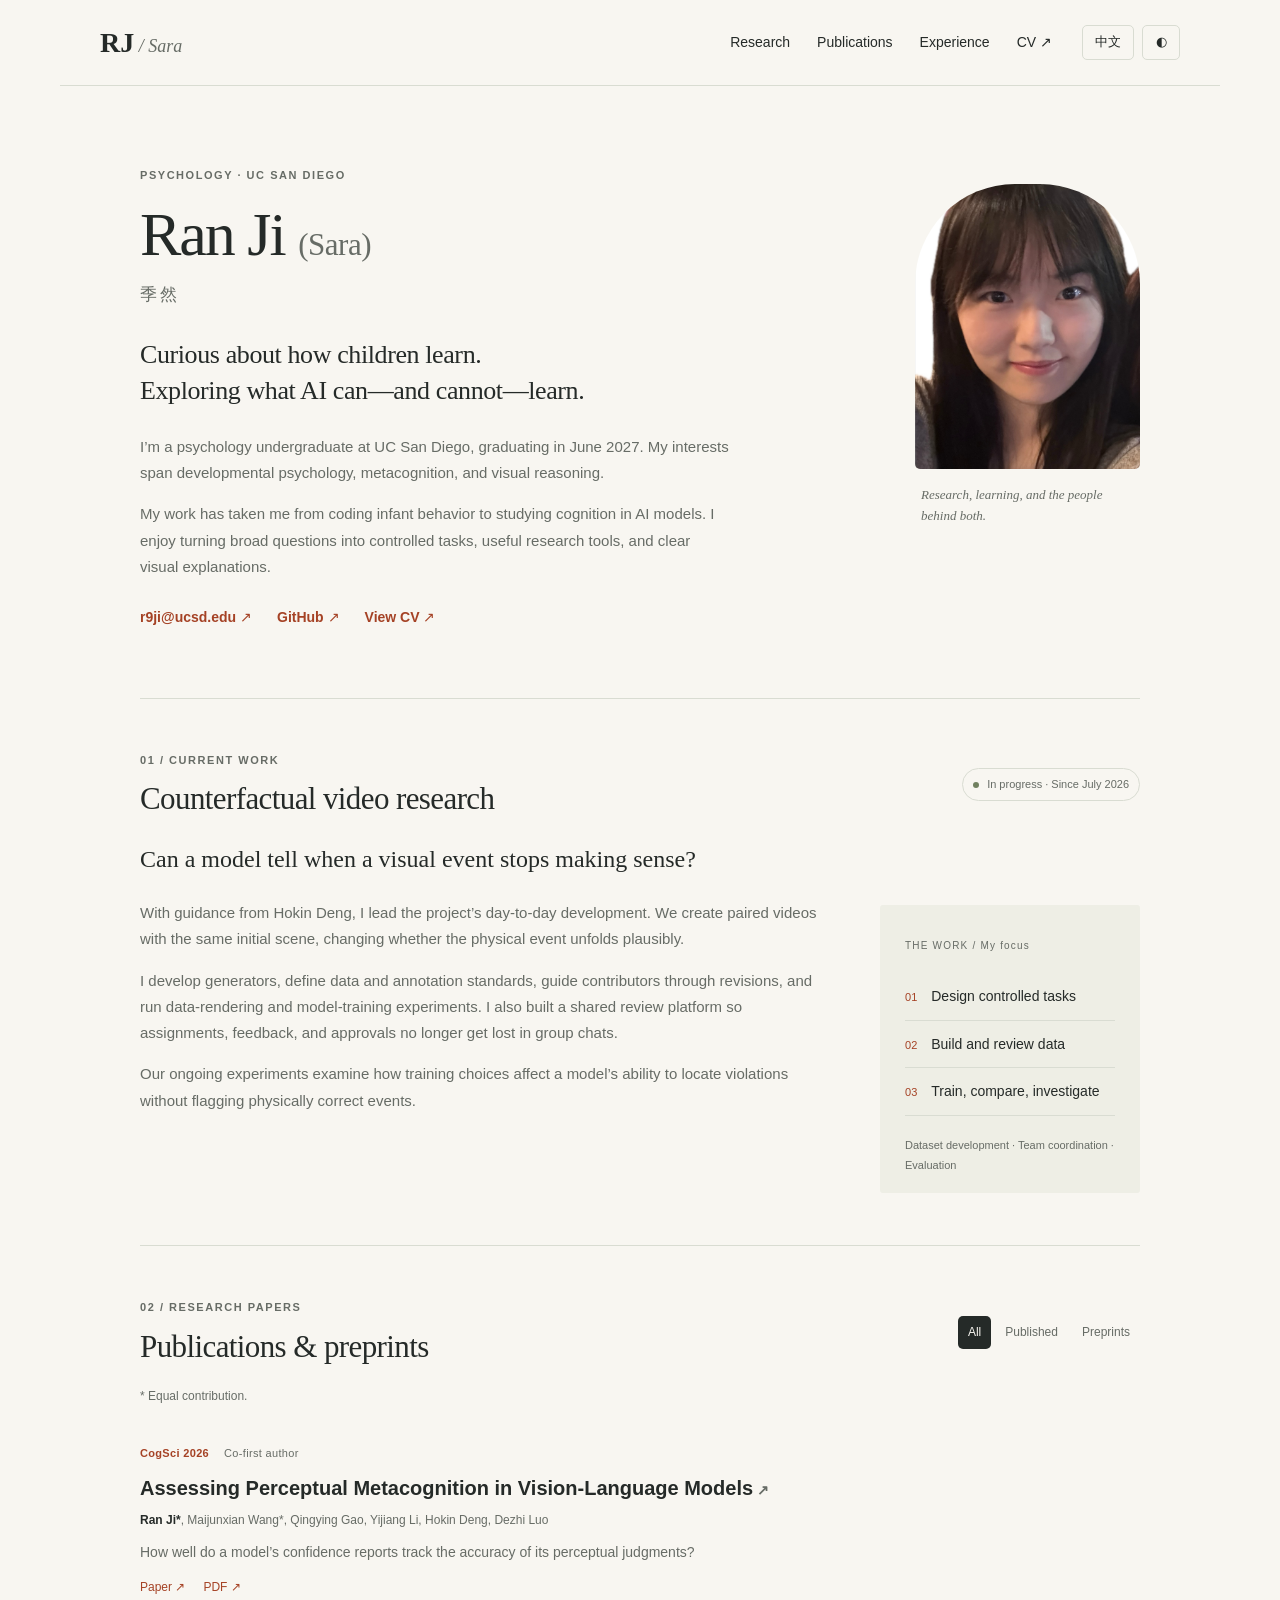
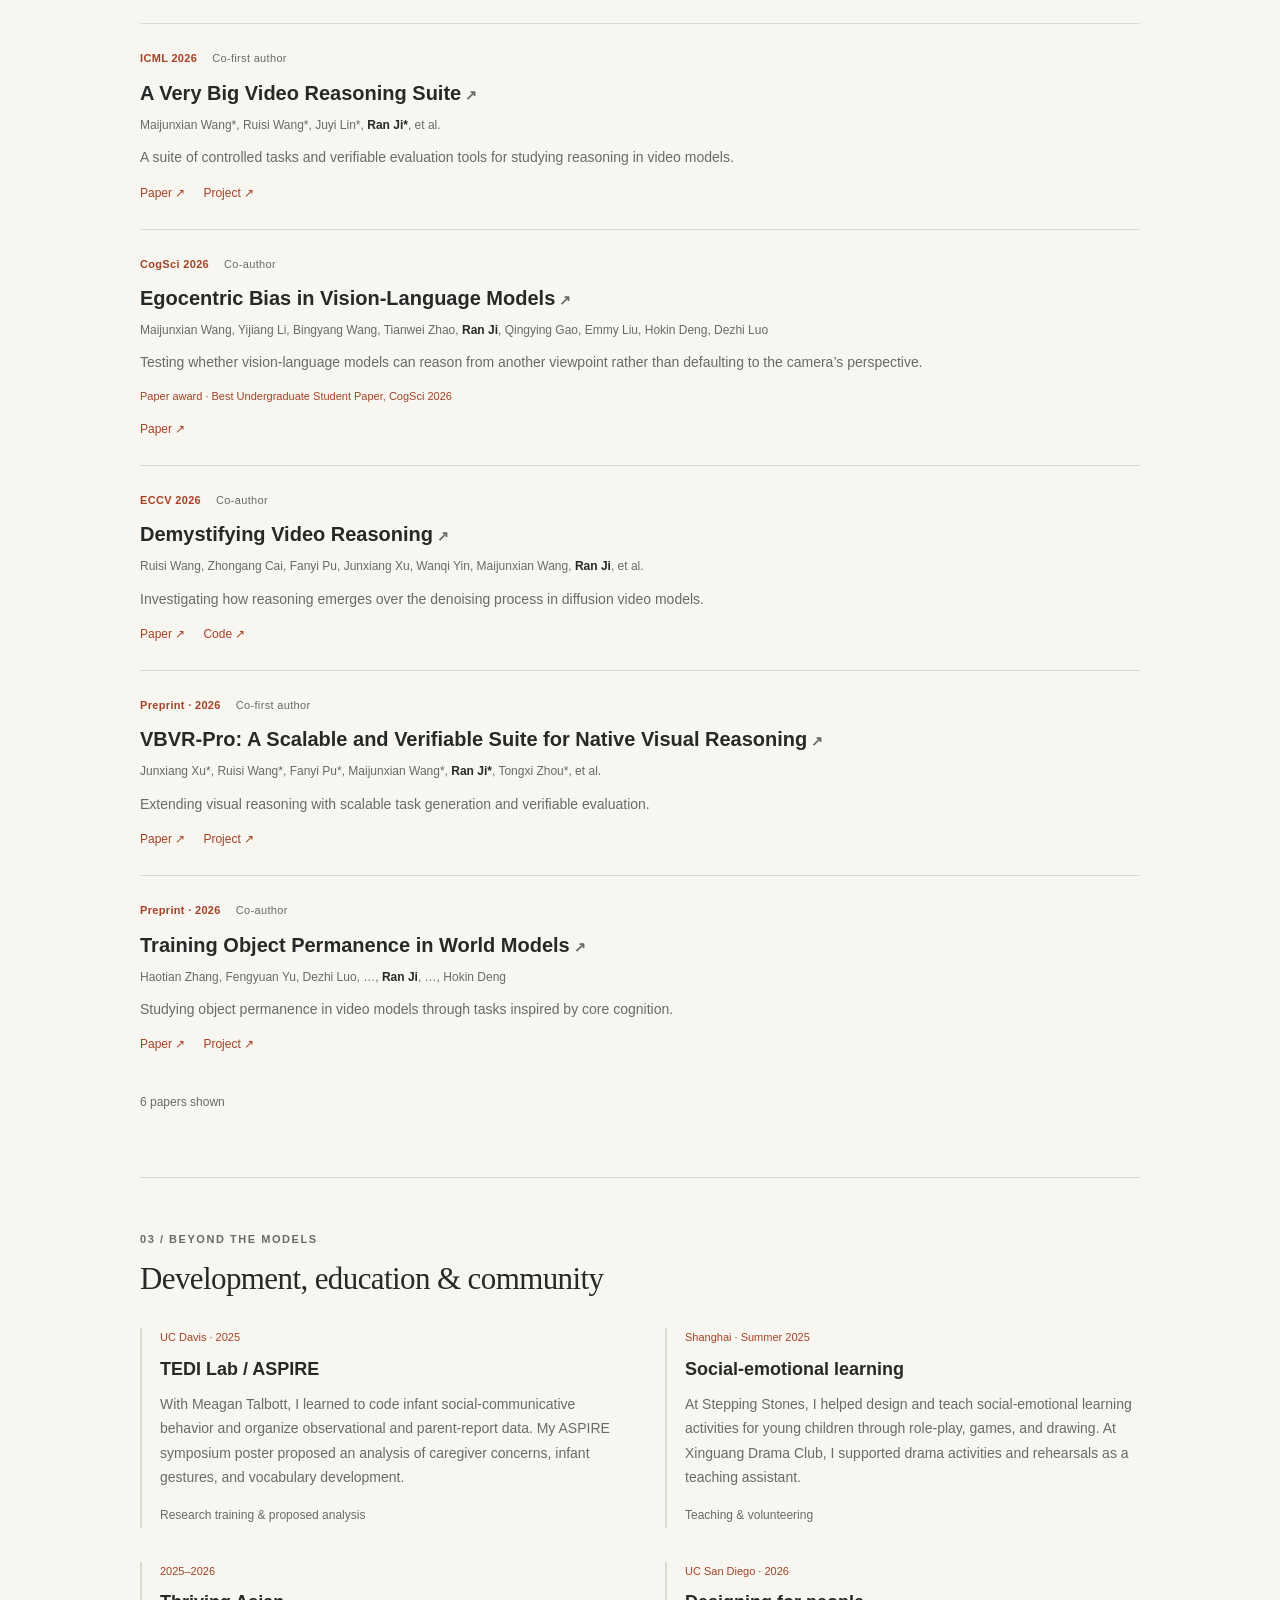
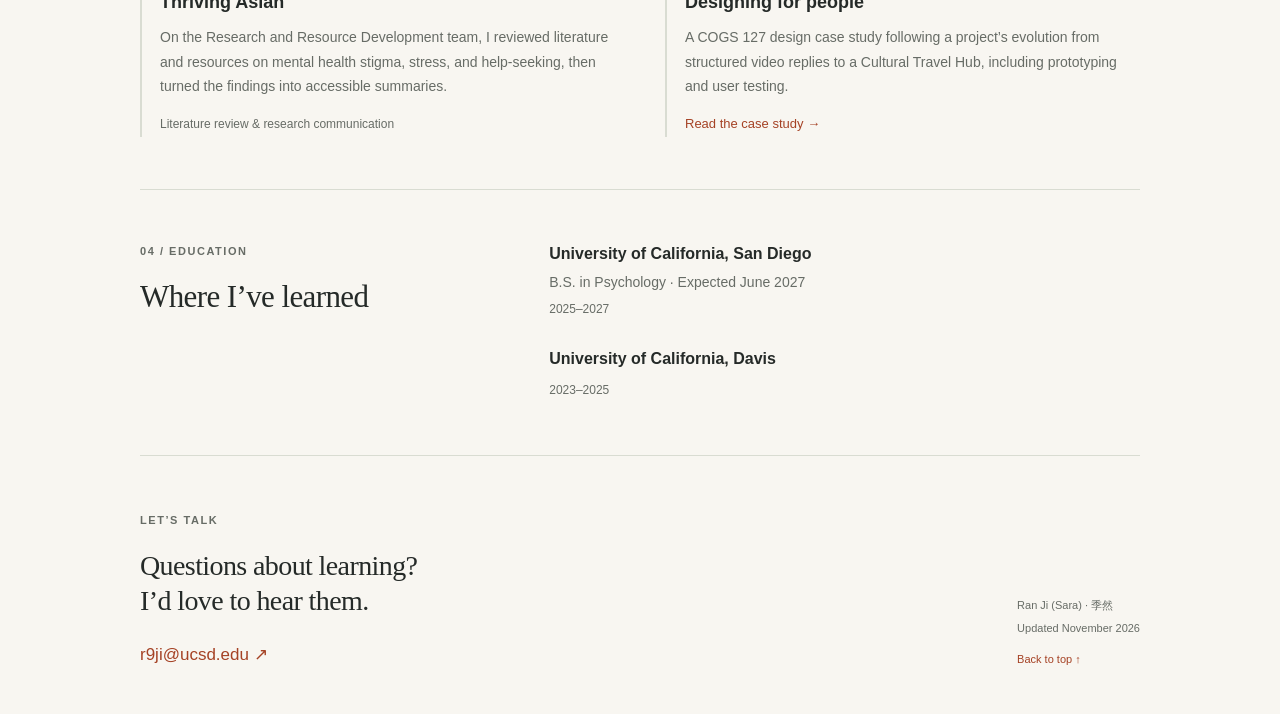
==== commit 3a73d24a: "Simplify UC Davis education entry" ====
--- a/index.html
+++ b/index.html
@@ -7,5 +7,5 @@
 <article><p class="date">Shanghai · Summer 2025</p><h3><span class="en">Social-emotional learning</span><span class="zh" lang="zh-CN">社会情绪学习（SEL）</span></h3><p><span class="en">At Stepping Stones, I helped design and teach social-emotional learning activities for young children through role-play, games, and drawing. At Xinguang Drama Club, I supported drama activities and rehearsals as a teaching assistant.</span><span class="zh" lang="zh-CN">在 Stepping Stones，我通过角色扮演、游戏和绘画参与设计与开展儿童社会情绪学习活动；在心光戏剧社，我以助教身份协助戏剧活动与排练。</span></p><span class="small muted"><span class="en">Teaching & volunteering</span><span class="zh" lang="zh-CN">教学与志愿服务</span></span></article>
 <article><p class="date">2025–2026</p><h3>Thriving Asian</h3><p><span class="en">On the Research and Resource Development team, I reviewed literature and resources on mental health stigma, stress, and help-seeking, then turned the findings into accessible summaries.</span><span class="zh" lang="zh-CN">在 Research and Resource Development 团队中，我围绕心理健康污名、压力与求助行为检索文献和资源，并整理为易读的摘要。</span></p><span class="small muted"><span class="en">Literature review & research communication</span><span class="zh" lang="zh-CN">文献梳理与研究传播</span></span></article>
 <article><p class="date">UC San Diego · 2026</p><h3><span class="en">Designing for people</span><span class="zh" lang="zh-CN">面向人的设计</span></h3><p><span class="en">A COGS 127 design case study following a project’s evolution from structured video replies to a Cultural Travel Hub, including prototyping and user testing.</span><span class="zh" lang="zh-CN">COGS 127 设计案例记录了项目如何从结构化视频回复转向 Cultural Travel Hub，涵盖原型设计与用户测试。</span></p><a href="cogs127-case-study/"><span class="en">Read the case study</span><span class="zh" lang="zh-CN">查看设计案例</span> →</a></article></div></section>
-<section class="section education" id="education"><div><p class="eyebrow">04 / <span class="en">Education</span><span class="zh" lang="zh-CN">教育背景</span></p><h2><span class="en">Where I’ve learned</span><span class="zh" lang="zh-CN">学习经历</span></h2></div><div class="education-list"><article><h3>University of California, San Diego</h3><p><span class="en">B.S. in Psychology · Expected June 2027</span><span class="zh" lang="zh-CN">心理学理学学士（在读）· 预计 2027 年 6 月毕业</span></p><span class="small muted">2025–2027</span></article><article><h3>University of California, Davis</h3><p><span class="en">Undergraduate study in Psychology and Cognitive Science<br>Transferred to UC San Diego</span><span class="zh" lang="zh-CN">心理学与认知科学本科阶段学习<br>后转学至 UC San Diego</span></p><span class="small muted">2023–2025</span></article></div></section>
+<section class="section education" id="education"><div><p class="eyebrow">04 / <span class="en">Education</span><span class="zh" lang="zh-CN">教育背景</span></p><h2><span class="en">Where I’ve learned</span><span class="zh" lang="zh-CN">学习经历</span></h2></div><div class="education-list"><article><h3>University of California, San Diego</h3><p><span class="en">B.S. in Psychology · Expected June 2027</span><span class="zh" lang="zh-CN">心理学理学学士（在读）· 预计 2027 年 6 月毕业</span></p><span class="small muted">2025–2027</span></article><article><h3>University of California, Davis</h3><span class="small muted">2023–2025</span></article></div></section>
 <footer><div><p class="eyebrow"><span class="en">Let’s talk</span><span class="zh" lang="zh-CN">欢迎联系</span></p><h2><span class="en">Questions about learning?<br>I’d love to hear them.</span><span class="zh" lang="zh-CN">关于学习与认知的问题，<br>欢迎一起交流。</span></h2><a class="footer-email" href="mailto:r9ji@ucsd.edu">r9ji@ucsd.edu ↗</a></div><div class="footer-meta"><p>Ran Ji (Sara) · 季然</p><p><span class="en">Updated November 2026</span><span class="zh" lang="zh-CN">更新于 2026 年 11 月</span></p><a href="#about"><span class="en">Back to top</span><span class="zh" lang="zh-CN">回到顶部</span> ↑</a></div></footer></main></body></html>
